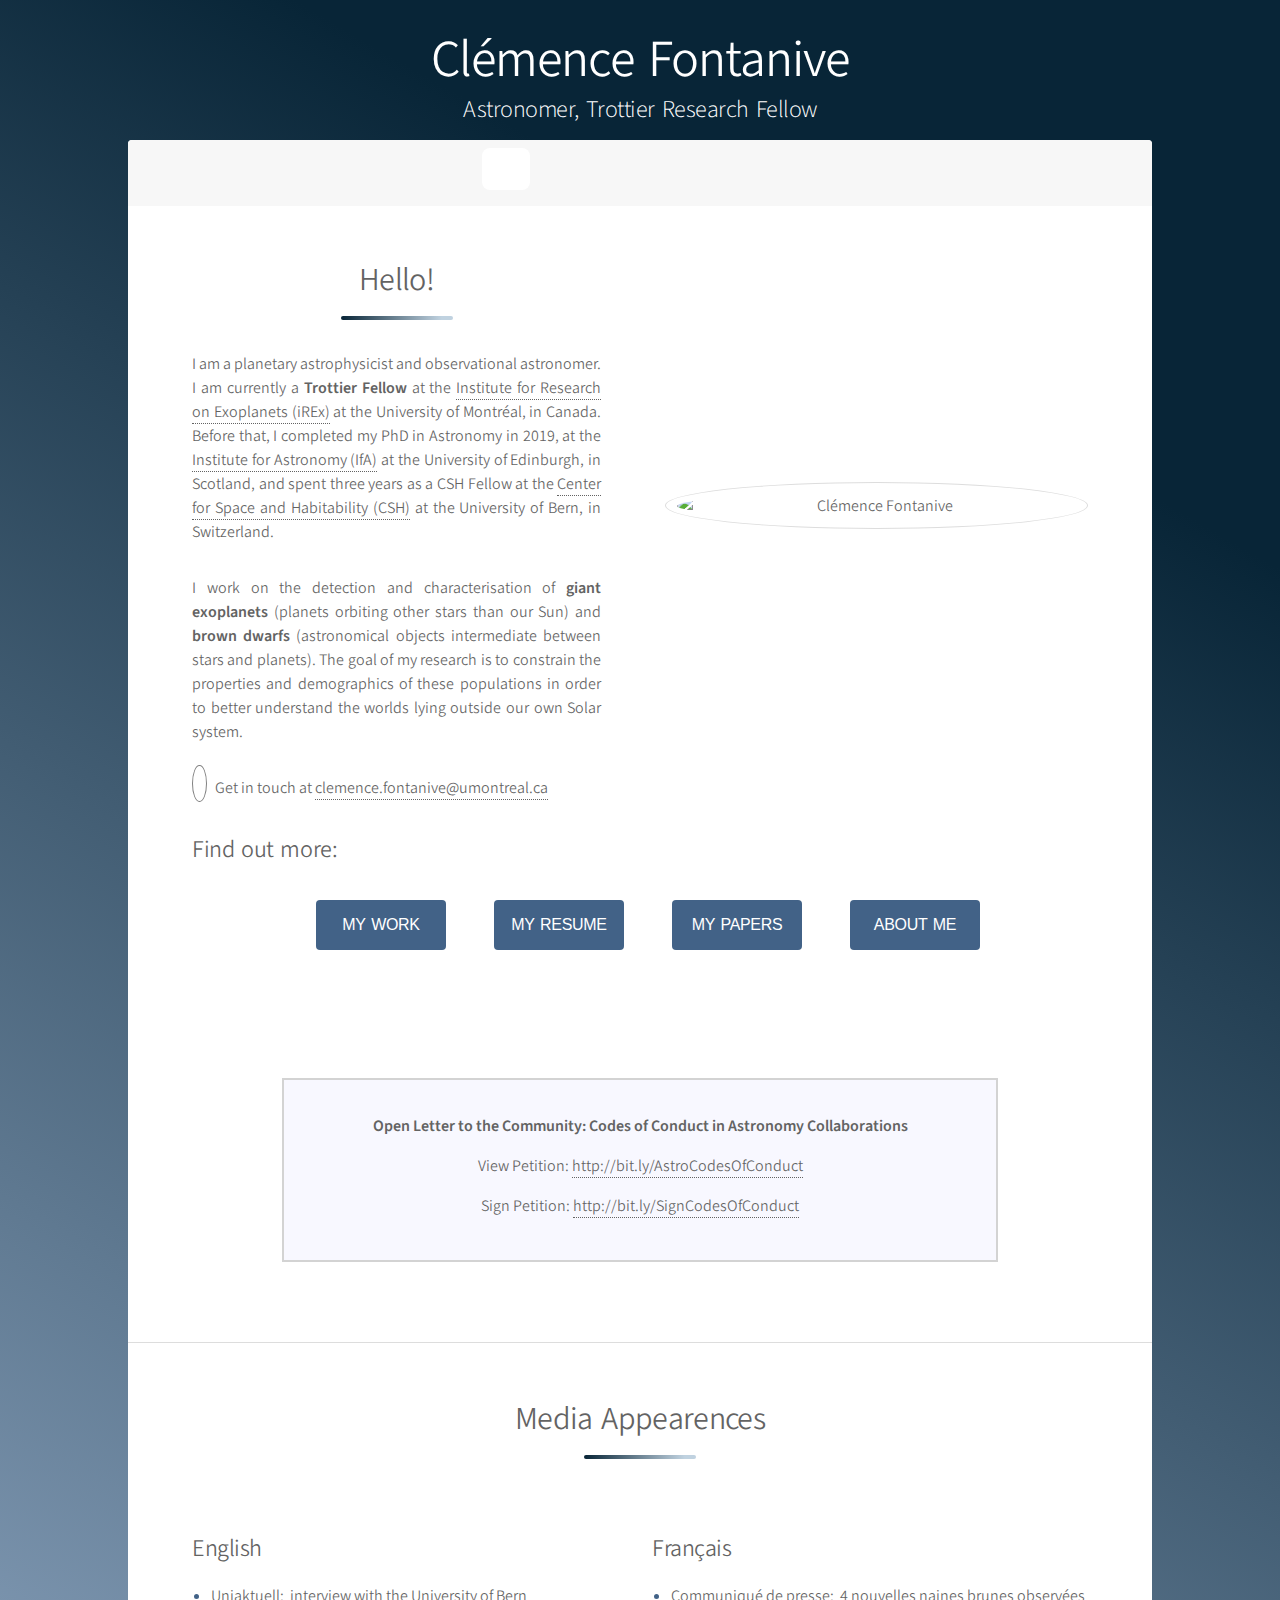
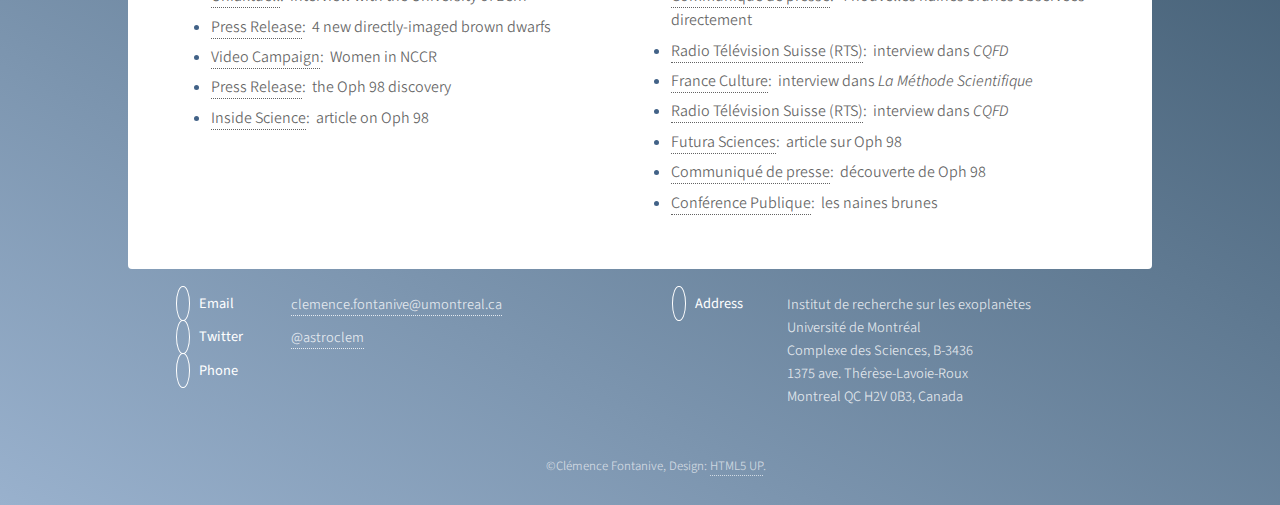
==== index.html @ 5c4f2620 "updates" ====
<!DOCTYPE HTML>
<!--
	Stellar by HTML5 UP
	html5up.net | @ajlkn
	Free for personal and commercial use under the CCA 3.0 license (html5up.net/license)
-->
<html>
	<head>
		<title>Clémence Fontanive | Home</title>
		<meta charset="utf-8" />
		<meta name="viewport" content="width=device-width, initial-scale=1, user-scalable=no" />
		<link rel="stylesheet" href="assets/css/main.css" />
		<noscript><link rel="stylesheet" href="assets/css/noscript.css" /></noscript>
		<script src="https://kit.fontawesome.com/ab610edef0.js" crossorigin="anonymous"></script>
		<style>p {text-align: justify;}</style>
		<style>a:link{text-decoration: none!important;}</style>
	</head>


	<body class="is-preload">

		<!-- Wrapper -->
			<div id="wrapper">

				<!-- Header -->
					<header id="header" class="alt" style="margin-top: 40px; margin-bottom: 15px; padding: 0em">
						<h1>Clémence Fontanive</h1>
						<h2>Astronomer, Trottier Research Fellow</h2>
					</header>



				<!-- Nav -->
					<nav id="nav">
						<ul>
							<li><a href="#home" title="Home" class="active"><i class="fa-solid fa-house"></i></a></li>
							<li><a href="research.html" title="Research"><i class="fa-solid fa-folder-open"></i></a></li>
							<li><a href="cv.html" title="CV"><i class="fa-solid fa-graduation-cap"></i></a></li>
							<li><a href="publications.html" title="Publications"><i class="fa-solid fa-book"></i></a></li>
							<li><a href="about.html" title="About"><i class="fa-solid fa-user"></i></a></li>
						</ul>
					</nav>



				<!-- Main -->
					<div id="main">

						<!-- HOME -->
							<section id="home" class="main special">
								<div class="spotlight" style="margin-bottom:2em">
									<div class="content">
										<header class="major">
											<h2>Hello!</h2>
										</header>
										<p>I am a planetary astrophysicist and observational astronomer. I am currently a <b>Trottier Fellow</b> at the <a href="http://www.exoplanetes.umontreal.ca/?lang=en" rel="noopener noreferrer" target="_blank"> Institute for Research on Exoplanets (iREx)</a> at the University of Montréal, in Canada.
										Before that, I completed my PhD in Astronomy in 2019, at the <a href="https://ifa.roe.ac.uk" rel="noopener noreferrer" target="_blank"> Institute for Astronomy (IfA)</a> at the University of Edinburgh, in Scotland, and spent three years as a CSH Fellow at the <a href="https://www.csh.unibe.ch" rel="noopener noreferrer" target="_blank">Center for Space and Habitability (CSH)</a> at the University of Bern, in Switzerland.</p>
										<p>I work on the detection and characterisation of <b>giant exoplanets</b> (planets orbiting other stars than our Sun) and <b>brown dwarfs</b> (astronomical objects intermediate between stars and planets). The goal of my research is to constrain the properties and demographics of these populations in order to better understand the worlds lying outside our own Solar system.</p>
									</div>
									<span class="image"><img src="images/headshot.jpg" alt="Clémence Fontanive"/></span>
								</div>
								<div>
									<p class="contact" style="text-align: left"></style><i class="fa fa-solid fa-envelope border fa-sm"></i> Get in touch at <a href="mailto: clemence.fontanive@umontreal.ca">clemence.fontanive@umontreal.ca</a></p>
									<h4>Find out more:</h4>
									<ul class="actions" style="justify-content: center; margin-bottom:7em">
										<li><button class="button"><a href="research.html"><h4>MY WORK</h4></a></button></li>
										<li><button class="button"><a href="cv.html"><h4>MY RESUME</h4></a></button></li>
										<li><button class="button"><a href="publications.html"><h4>MY PAPERS</h4></a></button></li>
										<li><button class="button"><a href="about.html"><h4>ABOUT ME</h4></a></button></li>
									</ul>
								</div>
								<div style="background: ghostwhite; padding: 10px; border: 2px solid lightgray; margin: 3em 10%;">
  									<p style="text-align: center; margin-bottom: 1em"><b><br>Open Letter to the Community: Codes of Conduct in Astronomy Collaborations</b></p>
  									<p style="text-align: center; margin-bottom: 1em">View Petition: <a href="http://bit.ly/AstroCodesOfConduct" rel="noopener noreferrer" target="_blank"> http://bit.ly/AstroCodesOfConduct</a></p>
  									<p style="text-align: center">Sign Petition: <a href="http://bit.ly/SignCodesOfConduct" rel="noopener noreferrer" target="_blank"> http://bit.ly/SignCodesOfConduct</a></p>
								</div>
							</section>



						<!-- Outreach Appearances -->
							<section id="outreach" class="main special">
								<header class="major">
									<h2>Media Appearences</h2>
								</header>
								<div class="row" style="margin-bottom:1em">
									<div class="column" style="text-align: left">
										<h4 style="margin-top:1em">English</h4>
										<ul style="padding-left: 1.2em">
											<li><span><a href="https://www.uniaktuell.unibe.ch/2022/the_advocate_for_puzzling_astronomical_objects/index_eng.html" rel="noopener noreferrer" target="_blank">Uniaktuell</a>:&nbsp; interview with the University of Bern</span></li>
											<li><span><a href="https://www.unibe.ch/news/media_news/media_relations_e/media_releases/2022/media_releases_2022/ground_breaking_number_of_brown_dwarfs_discovered/index_eng.html" rel="noopener noreferrer" target="_blank">Press Release</a>:&nbsp; 4 new directly-imaged brown dwarfs</span></li>
											<li><span><a href="https://www.youtube.com/watch?v=qKKp8FaR6DE" rel="noopener noreferrer" target="_blank">Video Campaign</a>:&nbsp; Women in NCCR</span></li>
											<li><span><a href="https://www.unibe.ch/news/media_news/media_relations_e/media_releases/2020/media_releases_2020/a_pair_of_lonely_planet_like_objects_born_like_stars/index_eng.html" rel="noopener noreferrer" target="_blank">Press Release</a>:&nbsp; the Oph 98 discovery</span></li>
											<li><span><a href="https://www.insidescience.org/news/lonely-pair-mystifying-space-objects-found-traversing-void" rel="noopener noreferrer" target="_blank">Inside Science</a>:&nbsp; article on Oph 98</span></li>
										</ul>
									</div>
									<div class="column" style="text-align: left">					
										<h4 style="margin-top:1em">Français</h4>
										<ul style="padding-left: 1.2em">
											<li><span><a href="https://www.unibe.ch/actualits/mdias/media_relations_f/communiqus_de_presse/2022/communiqus_de_presse_2022/un_nombre_sans_prcdent_de_naines_brunes_dcouvertes/index_fra.html" rel="noopener noreferrer" target="_blank">Communiqué de presse</a>:&nbsp; 4 nouvelles naines brunes observées directement</span></li>
											<li><span><a href="https://www.rts.ch/audio-podcast/2021/audio/1-226-milliards-contre-les-especes-exotiques-invasives-et-l-invitee-une-pro-des-exoplanetes-et-des-naines-brunes-25187972.html" rel="noopener noreferrer" target="_blank">Radio Télévision Suisse (RTS)</a>:&nbsp; interview dans <i>CQFD</i></span></li>
											<li><span><a href="https://www.franceculture.fr/emissions/la-methode-scientifique/la-methode-scientifique-emission-du-mardi-02-fevrier-2021?fbclid=IwAR1m79s51JWdTe0jtGgh35zIbeLbo-F4bz18cLKo1UksdDGEoWO1v1qZTYc" rel="noopener noreferrer" target="_blank">France Culture</a>:&nbsp; interview dans <i>La Méthode Scientifique</i></span></li>
											<li><span><a href="https://www.rts.ch/audio-podcast/2021/audio/un-couple-d-etoiles-qui-defie-des-lois-de-l-astrophysique-25175276.html" rel="noopener noreferrer" target="_blank">Radio Télévision Suisse (RTS)</a>:&nbsp; interview dans <i>CQFD</i></span></li>
											<li><span><a href="https://www.futura-sciences.com/sciences/actualites/astronomie-duo-objets-solitaires-semblables-planetes-mais-nes-comme-etoiles-84788/" rel="noopener noreferrer" target="_blank">Futura Sciences</a>:&nbsp; article sur Oph 98</span></li>
											<li><span><a href="https://www.unibe.ch/actualits/mdias/media_relations_f/communiqus_de_presse/2020/communiqus_de_presse_2020/un_couple_dobjets_plantaires_ns_comme_des_toiles/index_fra.html" rel="noopener noreferrer" target="_blank">Communiqué de presse</a>:&nbsp; découverte de Oph 98</span></li>
											<li><span><a href="https://www.facebook.com/watch/live/?ref=watch_permalink&v=3767974819935294" rel="noopener noreferrer" target="_blank">Conférence Publique</a>:&nbsp; les naines brunes</span></li>
										</ul>
									</div>
								</div>
							</section>
					</div>



				<!-- Footer -->
					<footer id="footer">
						<section>
							<dl class="alt">
								<dt><i class="fa fa-solid fa-envelope border fa-sm"></i>Email</dt>
								<dd><a href="mailto: clemence.fontanive@umontreal.ca">clemence.fontanive@umontreal.ca</a></dd>
								<dt><i class="fa fa-brands fa-twitter border fa-sm"></i>Twitter</dt>
								<dd><a href="https://twitter.com/astroclem" rel="noopener noreferrer" target="_blank">@astroclem</a></dd>
								<dt><i class="fa fa-solid fa-phone border fa-sm"></i>Phone</dt>
								<dd></dd>
							</dl>
						</section>
						<section>
							<dl class="alt">
								<dt><i class="fa fa-solid fa-location-dot border fa-sm"></i>Address</dt>
								<dd>Institut de recherche sur les exoplanètes<br>
									Université de Montréal<br>
									Complexe des Sciences, B-3436<br>
									1375 ave. Thérèse-Lavoie-Roux<br>
									Montreal QC H2V 0B3, Canada</dd>
							</dl>
						</section>
						<p class="copyright">&copy;Clémence Fontanive, Design: <a href="https://html5up.net" rel="noopener noreferrer" target="_blank">HTML5 UP</a>.</p>
					</footer>
			</div>

		<!-- Scripts -->
			<script src="assets/js/jquery.min.js"></script>
			<script src="assets/js/jquery.scrollex.min.js"></script>
			<script src="assets/js/jquery.scrolly.min.js"></script>
			<script src="assets/js/browser.min.js"></script>
			<script src="assets/js/breakpoints.min.js"></script>
			<script src="assets/js/util.js"></script>
			<script src="assets/js/main.js"></script>

	</body>
</html>
---- assets/css/main.css ----
@import 'https://fonts.googleapis.com/css?family=Source+Sans+Pro:300,400';

/*
	Stellar by HTML5 UP
	html5up.net | @ajlkn
	Free for personal and commercial use under the CCA 3.0 license (html5up.net/license)
*/

html, body, div, span, applet, object,
iframe, h1, h2, h3, h4, h5, h6, p, blockquote,
pre, a, abbr, acronym, address, big, cite,
code, del, dfn, em, img, ins, kbd, q, s, samp,
small, strike, strong, sub, sup, tt, var, b,
u, i, center, dl, dt, dd, ol, ul, li, fieldset,
form, label, legend, table, caption, tbody,
tfoot, thead, tr, th, td, article, aside,
canvas, details, embed, figure, figcaption,
footer, header, hgroup, menu, nav, output, ruby,
section, summary, time, mark, audio, video {
	margin: 0;
	padding: 0;
	border: 0;
	font-size: 100%;
	font: inherit;
	vertical-align: baseline;}

article, aside, details, figcaption, figure,
footer, header, hgroup, menu, nav, section {
	display: block;}

body {
	line-height: 1;
}

ol, ul {
	list-style: none;
}

blockquote, q {
	quotes: none;
}

	blockquote:before, blockquote:after, q:before, q:after {
		content: '';
		content: none;
	}

table {
	border-collapse: collapse;
	border-spacing: 0;
}

body {
	-webkit-text-size-adjust: none;
}

mark {
	background-color: transparent;
	color: inherit;
}

input::-moz-focus-inner {
	border: 0;
	padding: 0;
}

input, select, textarea {
	-moz-appearance: none;
	-webkit-appearance: none;
	-ms-appearance: none;
	appearance: none;
}


/* Basic */

	@-ms-viewport {
		width: device-width;
	}

	body {
		-ms-overflow-style: scrollbar;
	}

	@media screen and (max-width: 480px) {

		html, body {
			min-width: 320px;
		}
	}

	@media screen and (max-width: 736px) {
		figure img {
			width: 95% !important;
		}

		figure figcaption  {
			margin: 0 2.5% 0 2.5% !important;
		}
	}

	html {
		box-sizing: border-box;
	}

	*, *:before, *:after {
		box-sizing: inherit;
	}

	body {
		background-color: #082537;
		background-image: -moz-linear-gradient(30deg, #99b1cd 0%, #082537 80%);
		background-image: -webkit-linear-gradient(30deg, #99b1cd 0%, #082537 80%);
		background-image: -ms-linear-gradient(30deg, #99b1cd 0%, #082537 80%);
		background-image: linear-gradient(30deg, #99b1cd 0%, #082537 80%);
	}

		body.is-preload *, body.is-preload *:before, body.is-preload *:after {
			-moz-animation: none !important;
			-webkit-animation: none !important;
			-ms-animation: none !important;
			animation: none !important;
			-moz-transition: none !important;
			-webkit-transition: none !important;
			-ms-transition: none !important;
			transition: none !important;
		}

/* Type */

	body {
		background-color: #082537;
		color: rgba(255, 255, 255, 0.65);
	}

	body, input, select, textarea {
		font-family: "Source Sans Pro", Helvetica, sans-serif;
		font-size: 18pt;
		font-weight: 350;
		line-height: 1.5;
	}

		@media screen and (max-width: 1680px) {

			body, input, select, textarea {
				font-size: 14pt;
			}

		}

		@media screen and (max-width: 1280px) {

			body, input, select, textarea {
				font-size: 12pt;
			}

		}

		@media screen and (max-width: 360px) {

			body, input, select, textarea {
				font-size: 11pt;
			}

		}

	a {
		-moz-transition: color 0.2s ease, border-bottom 0.2s ease;
		-webkit-transition: color 0.2s ease, border-bottom 0.2s ease;
		-ms-transition: color 0.2s ease, border-bottom 0.2s ease;
		transition: color 0.2s ease, border-bottom 0.2s ease;
		text-decoration: none;
		border-bottom: dotted 1px;
		color: inherit;
	}

		a:hover {
			border-bottom-color: transparent;
			text-decoration: none !important;
			color: inherit;
		}

		a:link{
 			text-decoration: none !important;
		}

	strong, b {
		font-weight: 600;
	}

	em, i {
		font-style: italic;
	}

	p {
		margin: 0 0 2em 0;
	}

		p.content {
			-moz-columns: 20em 2;
			-webkit-columns: 20em 2;
			-ms-columns: 20em 2;
			columns: 20em 2;
			-moz-column-gap: 2em;
			-webkit-column-gap: 2em;
			-ms-column-gap: 2em;
			column-gap: 2em;
			text-align: justify;
			break-after: column;
		}

	h1, h2, h3, h4, h5, h6 {
		font-weight: 350;
		line-height: 1.5;
		margin: 0 0 0.7em 0;
		letter-spacing: -0.02em;
		word-spacing: 0.1em;
	}

		h1 a, h2 a, h3 a, h4 a, h5 a, h6 a {
			color: inherit;
			text-decoration: none;
		}

	h1 {
		font-size: 2.5em;
		font-weight: 400;
		line-height:0.8;
	}

	h2 {
		font-size: 2.5em;
		line-height:0.8;
	}

	h3 {
		font-size: 1.8em;
	}

	h4 {
		font-size: 1.5em;
		text-align: left;
		color: #000000; 
	}

	h5 {
		font-size: 0.8em;
		line-height: 1.3;
		text-align: center;
		margin-bottom: 2em;
	}

	h6 {
		font-size: 0.95em;
		line-height: 1.5;
		text-align: center;
		margin-bottom: 2em;
	}

	@media screen and (max-width: 736px) {

		h1 {
			font-size: 2em;
		}

	}

	sub {
		font-size: 0.8em;
		position: relative;
		top: 0.5em;
	}

	sup {
		font-size: 0.8em;
		position: relative;
		top: -0.5em;
	}

	blockquote {
		border-left: solid 4px;
		font-style: italic;
		margin: 0 0 2em 0;
		padding: 0.5em 0 0.5em 2em;
	}

	code {
		border-radius: 8px;
		border: solid 1px;
		font-family: "Courier New", monospace;
		font-size: 0.9em;
		margin: 0 0.25em;
		padding: 0.25em 0.65em;
	}

	pre {
		-webkit-overflow-scrolling: touch;
		font-family: "Courier New", monospace;
		font-size: 0.9em;
		margin: 0 0 2em 0;
	}

		pre code {
			display: block;
			line-height: 1.75;
			padding: 1em 1.5em;
			overflow-x: auto;
		}

	hr {
		border: 0;
		border-bottom: solid 1px;
		margin: 2em 0;
	}

		hr.major {
			margin: 3em 0;
		}

	.align-left {
		text-align: left;
	}

	.align-center {
		text-align: center;
	}

	.align-right {
		text-align: right;
	}

	input, select, textarea {
		color: #ffffff;
	}

	strong, b {
		color: #ffffff;
	}

	h1, h2, h3, h4, h5, h6 {
		color: #ffffff;
	}

	blockquote {
		border-left-color: rgba(255, 255, 255, 0.35);
	}

	code {
		background: rgba(255, 255, 255, 0.075);
		border-color: rgba(255, 255, 255, 0.35);
	}

	hr {
		border-bottom-color: rgba(255, 255, 255, 0.35);
	}

/* Row */

	.column {
		float: left;
		width: 50%;
	}

	@media screen and (max-width: 980px) {
		.column {
			width: 100%;
  		}
	}

	.row {
		display: flex;
		flex-wrap: wrap;
		box-sizing: border-box;
		align-items: stretch;
	}

		.row > * {
			box-sizing: border-box;
		}

		.row.gtr-uniform > * > :last-child {
			margin-bottom: 0;
		}

		.row.aln-left {
			justify-content: flex-start;
		}

		.row.aln-center {
			justify-content: center;
		}

		.row.aln-right {
			justify-content: flex-end;
		}

		.row.aln-top {
			align-items: flex-start;
		}

		.row.aln-middle {
			align-items: center;
		}

		.row.aln-bottom {
			align-items: flex-end;
		}

		.row > .imp {
			order: -1;
		}

		.row > .col-1 {
			width: 8.33333%;
		}

		.row > .off-1 {
			margin-left: 8.33333%;
		}

		.row > .col-2 {
			width: 16.66667%;
		}

		.row > .off-2 {
			margin-left: 16.66667%;
		}

		.row > .col-3 {
			width: 25%;
		}

		.row > .off-3 {
			margin-left: 25%;
		}

		.row > .col-4 {
			width: 33.33333%;
		}

		.row > .off-4 {
			margin-left: 33.33333%;
		}

		.row > .col-5 {
			width: 41.66667%;
		}

		.row > .off-5 {
			margin-left: 41.66667%;
		}

		.row > .col-6 {
			width: 50%;
		}

		.row > .off-6 {
			margin-left: 50%;
		}

		.row > .col-7 {
			width: 58.33333%;
		}

		.row > .off-7 {
			margin-left: 58.33333%;
		}

		.row > .col-8 {
			width: 66.66667%;
		}

		.row > .off-8 {
			margin-left: 66.66667%;
		}

		.row > .col-9 {
			width: 75%;
		}

		.row > .off-9 {
			margin-left: 75%;
		}

		.row > .col-10 {
			width: 83.33333%;
		}

		.row > .off-10 {
			margin-left: 83.33333%;
		}

		.row > .col-11 {
			width: 91.66667%;
		}

		.row > .off-11 {
			margin-left: 91.66667%;
		}

		.row > .col-12 {
			width: 100%;
		}

		.row > .off-12 {
			margin-left: 100%;
		}

		.row.gtr-0 {
			margin-top: 0;
			margin-left: 0em;
		}

			.row.gtr-0 > * {
				padding: 0 0 0 0em;
			}

			.row.gtr-0.gtr-uniform {
				margin-top: 0em;
			}

				.row.gtr-0.gtr-uniform > * {
					padding-top: 0em;
				}

		.row.gtr-25 {
			margin-top: 0;
			margin-left: -0.375em;
		}

			.row.gtr-25 > * {
				padding: 0 0 0 0.375em;
			}

			.row.gtr-25.gtr-uniform {
				margin-top: -0.375em;
			}

				.row.gtr-25.gtr-uniform > * {
					padding-top: 0.375em;
				}

		.row.gtr-50 {
			margin-top: 0;
			margin-left: -0.75em;
		}

			.row.gtr-50 > * {
				padding: 0 0 0 0.75em;
			}

			.row.gtr-50.gtr-uniform {
				margin-top: -0.75em;
			}

				.row.gtr-50.gtr-uniform > * {
					padding-top: 0.75em;
				}

		.row {
			margin-top: 0;
			margin-left: -1.5em;
		}

			.row > * {
				padding: 0 0 0 1.5em;
			}

			.row.gtr-uniform {
				margin-top: -1.5em;
			}

				.row.gtr-uniform > * {
					padding-top: 1.5em;
				}

		.row.gtr-150 {
			margin-top: 0;
			margin-left: -2.25em;
		}

			.row.gtr-150 > * {
				padding: 0 0 0 2.25em;
			}

			.row.gtr-150.gtr-uniform {
				margin-top: -2.25em;
			}

				.row.gtr-150.gtr-uniform > * {
					padding-top: 2.25em;
				}

		.row.gtr-200 {
			margin-top: 0;
			margin-left: -3em;
		}

			.row.gtr-200 > * {
				padding: 0 0 0 3em;
			}

			.row.gtr-200.gtr-uniform {
				margin-top: -3em;
			}

				.row.gtr-200.gtr-uniform > * {
					padding-top: 3em;
				}

		@media screen and (max-width: 1680px) {

			.row {
				display: flex;
				flex-wrap: wrap;
				box-sizing: border-box;
				align-items: stretch;
			}

				.row > * {
					box-sizing: border-box;
				}

				.row.gtr-uniform > * > :last-child {
					margin-bottom: 0;
				}

				.row.aln-left {
					justify-content: flex-start;
				}

				.row.aln-center {
					justify-content: center;
				}

				.row.aln-right {
					justify-content: flex-end;
				}

				.row.aln-top {
					align-items: flex-start;
				}

				.row.aln-middle {
					align-items: center;
				}

				.row.aln-bottom {
					align-items: flex-end;
				}

				.row > .imp-xlarge {
					order: -1;
				}

				.row > .col-1-xlarge {
					width: 8.33333%;
				}

				.row > .off-1-xlarge {
					margin-left: 8.33333%;
				}

				.row > .col-2-xlarge {
					width: 16.66667%;
				}

				.row > .off-2-xlarge {
					margin-left: 16.66667%;
				}

				.row > .col-3-xlarge {
					width: 25%;
				}

				.row > .off-3-xlarge {
					margin-left: 25%;
				}

				.row > .col-4-xlarge {
					width: 33.33333%;
				}

				.row > .off-4-xlarge {
					margin-left: 33.33333%;
				}

				.row > .col-5-xlarge {
					width: 41.66667%;
				}

				.row > .off-5-xlarge {
					margin-left: 41.66667%;
				}

				.row > .col-6-xlarge {
					width: 50%;
				}

				.row > .off-6-xlarge {
					margin-left: 50%;
				}

				.row > .col-7-xlarge {
					width: 58.33333%;
				}

				.row > .off-7-xlarge {
					margin-left: 58.33333%;
				}

				.row > .col-8-xlarge {
					width: 66.66667%;
				}

				.row > .off-8-xlarge {
					margin-left: 66.66667%;
				}

				.row > .col-9-xlarge {
					width: 75%;
				}

				.row > .off-9-xlarge {
					margin-left: 75%;
				}

				.row > .col-10-xlarge {
					width: 83.33333%;
				}

				.row > .off-10-xlarge {
					margin-left: 83.33333%;
				}

				.row > .col-11-xlarge {
					width: 91.66667%;
				}

				.row > .off-11-xlarge {
					margin-left: 91.66667%;
				}

				.row > .col-12-xlarge {
					width: 100%;
				}

				.row > .off-12-xlarge {
					margin-left: 100%;
				}

				.row.gtr-0 {
					margin-top: 0;
					margin-left: 0em;
				}

					.row.gtr-0 > * {
						padding: 0 0 0 0em;
					}

					.row.gtr-0.gtr-uniform {
						margin-top: 0em;
					}

						.row.gtr-0.gtr-uniform > * {
							padding-top: 0em;
						}

				.row.gtr-25 {
					margin-top: 0;
					margin-left: -0.375em;
				}

					.row.gtr-25 > * {
						padding: 0 0 0 0.375em;
					}

					.row.gtr-25.gtr-uniform {
						margin-top: -0.375em;
					}

						.row.gtr-25.gtr-uniform > * {
							padding-top: 0.375em;
						}

				.row.gtr-50 {
					margin-top: 0;
					margin-left: -0.75em;
				}

					.row.gtr-50 > * {
						padding: 0 0 0 0.75em;
					}

					.row.gtr-50.gtr-uniform {
						margin-top: -0.75em;
					}

						.row.gtr-50.gtr-uniform > * {
							padding-top: 0.75em;
						}

				.row {
					margin-top: 0;
					margin-left: -1.5em;
				}

					.row > * {
						padding: 0 0 0 1.5em;
					}

					.row.gtr-uniform {
						margin-top: -1.5em;
					}

						.row.gtr-uniform > * {
							padding-top: 1.5em;
						}

				.row.gtr-150 {
					margin-top: 0;
					margin-left: -2.25em;
				}

					.row.gtr-150 > * {
						padding: 0 0 0 2.25em;
					}

					.row.gtr-150.gtr-uniform {
						margin-top: -2.25em;
					}

						.row.gtr-150.gtr-uniform > * {
							padding-top: 2.25em;
						}

				.row.gtr-200 {
					margin-top: 0;
					margin-left: -3em;
				}

					.row.gtr-200 > * {
						padding: 0 0 0 3em;
					}

					.row.gtr-200.gtr-uniform {
						margin-top: -3em;
					}

						.row.gtr-200.gtr-uniform > * {
							padding-top: 3em;
						}

		}

		@media screen and (max-width: 1280px) {

			.row {
				display: flex;
				flex-wrap: wrap;
				box-sizing: border-box;
				align-items: stretch;
			}

				.row > * {
					box-sizing: border-box;
				}

				.row.gtr-uniform > * > :last-child {
					margin-bottom: 0;
				}

				.row.aln-left {
					justify-content: flex-start;
				}

				.row.aln-center {
					justify-content: center;
				}

				.row.aln-right {
					justify-content: flex-end;
				}

				.row.aln-top {
					align-items: flex-start;
				}

				.row.aln-middle {
					align-items: center;
				}

				.row.aln-bottom {
					align-items: flex-end;
				}

				.row > .imp-large {
					order: -1;
				}

				.row > .col-1-large {
					width: 8.33333%;
				}

				.row > .off-1-large {
					margin-left: 8.33333%;
				}

				.row > .col-2-large {
					width: 16.66667%;
				}

				.row > .off-2-large {
					margin-left: 16.66667%;
				}

				.row > .col-3-large {
					width: 25%;
				}

				.row > .off-3-large {
					margin-left: 25%;
				}

				.row > .col-4-large {
					width: 33.33333%;
				}

				.row > .off-4-large {
					margin-left: 33.33333%;
				}

				.row > .col-5-large {
					width: 41.66667%;
				}

				.row > .off-5-large {
					margin-left: 41.66667%;
				}

				.row > .col-6-large {
					width: 50%;
				}

				.row > .off-6-large {
					margin-left: 50%;
				}

				.row > .col-7-large {
					width: 58.33333%;
				}

				.row > .off-7-large {
					margin-left: 58.33333%;
				}

				.row > .col-8-large {
					width: 66.66667%;
				}

				.row > .off-8-large {
					margin-left: 66.66667%;
				}

				.row > .col-9-large {
					width: 75%;
				}

				.row > .off-9-large {
					margin-left: 75%;
				}

				.row > .col-10-large {
					width: 83.33333%;
				}

				.row > .off-10-large {
					margin-left: 83.33333%;
				}

				.row > .col-11-large {
					width: 91.66667%;
				}

				.row > .off-11-large {
					margin-left: 91.66667%;
				}

				.row > .col-12-large {
					width: 100%;
				}

				.row > .off-12-large {
					margin-left: 100%;
				}

				.row.gtr-0 {
					margin-top: 0;
					margin-left: 0em;
				}

					.row.gtr-0 > * {
						padding: 0 0 0 0em;
					}

					.row.gtr-0.gtr-uniform {
						margin-top: 0em;
					}

						.row.gtr-0.gtr-uniform > * {
							padding-top: 0em;
						}

				.row.gtr-25 {
					margin-top: 0;
					margin-left: -0.375em;
				}

					.row.gtr-25 > * {
						padding: 0 0 0 0.375em;
					}

					.row.gtr-25.gtr-uniform {
						margin-top: -0.375em;
					}

						.row.gtr-25.gtr-uniform > * {
							padding-top: 0.375em;
						}

				.row.gtr-50 {
					margin-top: 0;
					margin-left: -0.75em;
				}

					.row.gtr-50 > * {
						padding: 0 0 0 0.75em;
					}

					.row.gtr-50.gtr-uniform {
						margin-top: -0.75em;
					}

						.row.gtr-50.gtr-uniform > * {
							padding-top: 0.75em;
						}

				.row {
					margin-top: 0;
					margin-left: -1.5em;
				}

					.row > * {
						padding: 0 0 0 1.5em;
					}

					.row.gtr-uniform {
						margin-top: -1.5em;
					}

						.row.gtr-uniform > * {
							padding-top: 1.5em;
						}

				.row.gtr-150 {
					margin-top: 0;
					margin-left: -2.25em;
				}

					.row.gtr-150 > * {
						padding: 0 0 0 2.25em;
					}

					.row.gtr-150.gtr-uniform {
						margin-top: -2.25em;
					}

						.row.gtr-150.gtr-uniform > * {
							padding-top: 2.25em;
						}

				.row.gtr-200 {
					margin-top: 0;
					margin-left: -3em;
				}

					.row.gtr-200 > * {
						padding: 0 0 0 3em;
					}

					.row.gtr-200.gtr-uniform {
						margin-top: -3em;
					}

						.row.gtr-200.gtr-uniform > * {
							padding-top: 3em;
						}

		}

		@media screen and (max-width: 980px) {

			.row {
				display: flex;
				flex-wrap: wrap;
				box-sizing: border-box;
				align-items: stretch;
			}

				.row > * {
					box-sizing: border-box;
				}

				.row.gtr-uniform > * > :last-child {
					margin-bottom: 0;
				}

				.row.aln-left {
					justify-content: flex-start;
				}

				.row.aln-center {
					justify-content: center;
				}

				.row.aln-right {
					justify-content: flex-end;
				}

				.row.aln-top {
					align-items: flex-start;
				}

				.row.aln-middle {
					align-items: center;
				}

				.row.aln-bottom {
					align-items: flex-end;
				}

				.row > .imp-medium {
					order: -1;
				}

				.row > .col-1-medium {
					width: 8.33333%;
				}

				.row > .off-1-medium {
					margin-left: 8.33333%;
				}

				.row > .col-2-medium {
					width: 16.66667%;
				}

				.row > .off-2-medium {
					margin-left: 16.66667%;
				}

				.row > .col-3-medium {
					width: 25%;
				}

				.row > .off-3-medium {
					margin-left: 25%;
				}

				.row > .col-4-medium {
					width: 33.33333%;
				}

				.row > .off-4-medium {
					margin-left: 33.33333%;
				}

				.row > .col-5-medium {
					width: 41.66667%;
				}

				.row > .off-5-medium {
					margin-left: 41.66667%;
				}

				.row > .col-6-medium {
					width: 50%;
				}

				.row > .off-6-medium {
					margin-left: 50%;
				}

				.row > .col-7-medium {
					width: 58.33333%;
				}

				.row > .off-7-medium {
					margin-left: 58.33333%;
				}

				.row > .col-8-medium {
					width: 66.66667%;
				}

				.row > .off-8-medium {
					margin-left: 66.66667%;
				}

				.row > .col-9-medium {
					width: 75%;
				}

				.row > .off-9-medium {
					margin-left: 75%;
				}

				.row > .col-10-medium {
					width: 83.33333%;
				}

				.row > .off-10-medium {
					margin-left: 83.33333%;
				}

				.row > .col-11-medium {
					width: 91.66667%;
				}

				.row > .off-11-medium {
					margin-left: 91.66667%;
				}

				.row > .col-12-medium {
					width: 100%;
				}

				.row > .off-12-medium {
					margin-left: 100%;
				}

				.row.gtr-0 {
					margin-top: 0;
					margin-left: 0em;
				}

					.row.gtr-0 > * {
						padding: 0 0 0 0em;
					}

					.row.gtr-0.gtr-uniform {
						margin-top: 0em;
					}

						.row.gtr-0.gtr-uniform > * {
							padding-top: 0em;
						}

				.row.gtr-25 {
					margin-top: 0;
					margin-left: -0.375em;
				}

					.row.gtr-25 > * {
						padding: 0 0 0 0.375em;
					}

					.row.gtr-25.gtr-uniform {
						margin-top: -0.375em;
					}

						.row.gtr-25.gtr-uniform > * {
							padding-top: 0.375em;
						}

				.row.gtr-50 {
					margin-top: 0;
					margin-left: -0.75em;
				}

					.row.gtr-50 > * {
						padding: 0 0 0 0.75em;
					}

					.row.gtr-50.gtr-uniform {
						margin-top: -0.75em;
					}

						.row.gtr-50.gtr-uniform > * {
							padding-top: 0.75em;
						}

				.row {
					margin-top: 0;
					margin-left: -1.5em;
				}

					.row > * {
						padding: 0 0 0 1.5em;
					}

					.row.gtr-uniform {
						margin-top: -1.5em;
					}

						.row.gtr-uniform > * {
							padding-top: 1.5em;
						}

				.row.gtr-150 {
					margin-top: 0;
					margin-left: -2.25em;
				}

					.row.gtr-150 > * {
						padding: 0 0 0 2.25em;
					}

					.row.gtr-150.gtr-uniform {
						margin-top: -2.25em;
					}

						.row.gtr-150.gtr-uniform > * {
							padding-top: 2.25em;
						}

				.row.gtr-200 {
					margin-top: 0;
					margin-left: -3em;
				}

					.row.gtr-200 > * {
						padding: 0 0 0 3em;
					}

					.row.gtr-200.gtr-uniform {
						margin-top: -3em;
					}

						.row.gtr-200.gtr-uniform > * {
							padding-top: 3em;
						}

		}

		@media screen and (max-width: 736px) {

			.row {
				display: flex;
				flex-wrap: wrap;
				box-sizing: border-box;
				align-items: stretch;
			}

				.row > * {
					box-sizing: border-box;
				}

				.row.gtr-uniform > * > :last-child {
					margin-bottom: 0;
				}

				.row.aln-left {
					justify-content: flex-start;
				}

				.row.aln-center {
					justify-content: center;
				}

				.row.aln-right {
					justify-content: flex-end;
				}

				.row.aln-top {
					align-items: flex-start;
				}

				.row.aln-middle {
					align-items: center;
				}

				.row.aln-bottom {
					align-items: flex-end;
				}

				.row > .imp-small {
					order: -1;
				}

				.row > .col-1-small {
					width: 8.33333%;
				}

				.row > .off-1-small {
					margin-left: 8.33333%;
				}

				.row > .col-2-small {
					width: 16.66667%;
				}

				.row > .off-2-small {
					margin-left: 16.66667%;
				}

				.row > .col-3-small {
					width: 25%;
				}

				.row > .off-3-small {
					margin-left: 25%;
				}

				.row > .col-4-small {
					width: 33.33333%;
				}

				.row > .off-4-small {
					margin-left: 33.33333%;
				}

				.row > .col-5-small {
					width: 41.66667%;
				}

				.row > .off-5-small {
					margin-left: 41.66667%;
				}

				.row > .col-6-small {
					width: 50%;
				}

				.row > .off-6-small {
					margin-left: 50%;
				}

				.row > .col-7-small {
					width: 58.33333%;
				}

				.row > .off-7-small {
					margin-left: 58.33333%;
				}

				.row > .col-8-small {
					width: 66.66667%;
				}

				.row > .off-8-small {
					margin-left: 66.66667%;
				}

				.row > .col-9-small {
					width: 75%;
				}

				.row > .off-9-small {
					margin-left: 75%;
				}

				.row > .col-10-small {
					width: 83.33333%;
				}

				.row > .off-10-small {
					margin-left: 83.33333%;
				}

				.row > .col-11-small {
					width: 91.66667%;
				}

				.row > .off-11-small {
					margin-left: 91.66667%;
				}

				.row > .col-12-small {
					width: 100%;
				}

				.row > .off-12-small {
					margin-left: 100%;
				}

				.row.gtr-0 {
					margin-top: 0;
					margin-left: 0em;
				}

					.row.gtr-0 > * {
						padding: 0 0 0 0em;
					}

					.row.gtr-0.gtr-uniform {
						margin-top: 0em;
					}

						.row.gtr-0.gtr-uniform > * {
							padding-top: 0em;
						}

				.row.gtr-25 {
					margin-top: 0;
					margin-left: -0.25em;
				}

					.row.gtr-25 > * {
						padding: 0 0 0 0.25em;
					}

					.row.gtr-25.gtr-uniform {
						margin-top: -0.25em;
					}

						.row.gtr-25.gtr-uniform > * {
							padding-top: 0.25em;
						}

				.row.gtr-50 {
					margin-top: 0;
					margin-left: -0.5em;
				}

					.row.gtr-50 > * {
						padding: 0 0 0 0.5em;
					}

					.row.gtr-50.gtr-uniform {
						margin-top: -0.5em;
					}

						.row.gtr-50.gtr-uniform > * {
							padding-top: 0.5em;
						}

				.row {
					margin-top: 0;
					margin-left: -1em;
				}

					.row > * {
						padding: 0 0 0 1em;
					}

					.row.gtr-uniform {
						margin-top: -1em;
					}

						.row.gtr-uniform > * {
							padding-top: 1em;
						}

				.row.gtr-150 {
					margin-top: 0;
					margin-left: -1.5em;
				}

					.row.gtr-150 > * {
						padding: 0 0 0 1.5em;
					}

					.row.gtr-150.gtr-uniform {
						margin-top: -1.5em;
					}

						.row.gtr-150.gtr-uniform > * {
							padding-top: 1.5em;
						}

				.row.gtr-200 {
					margin-top: 0;
					margin-left: -2em;
				}

					.row.gtr-200 > * {
						padding: 0 0 0 2em;
					}

					.row.gtr-200.gtr-uniform {
						margin-top: -2em;
					}

						.row.gtr-200.gtr-uniform > * {
							padding-top: 2em;
						}

		}

		@media screen and (max-width: 480px) {

			.row {
				display: flex;
				flex-wrap: wrap;
				box-sizing: border-box;
				align-items: stretch;
			}

				.row > * {
					box-sizing: border-box;
				}

				.row.gtr-uniform > * > :last-child {
					margin-bottom: 0;
				}

				.row.aln-left {
					justify-content: flex-start;
				}

				.row.aln-center {
					justify-content: center;
				}

				.row.aln-right {
					justify-content: flex-end;
				}

				.row.aln-top {
					align-items: flex-start;
				}

				.row.aln-middle {
					align-items: center;
				}

				.row.aln-bottom {
					align-items: flex-end;
				}

				.row > .imp-xsmall {
					order: -1;
				}

				.row > .col-1-xsmall {
					width: 8.33333%;
				}

				.row > .off-1-xsmall {
					margin-left: 8.33333%;
				}

				.row > .col-2-xsmall {
					width: 16.66667%;
				}

				.row > .off-2-xsmall {
					margin-left: 16.66667%;
				}

				.row > .col-3-xsmall {
					width: 25%;
				}

				.row > .off-3-xsmall {
					margin-left: 25%;
				}

				.row > .col-4-xsmall {
					width: 33.33333%;
				}

				.row > .off-4-xsmall {
					margin-left: 33.33333%;
				}

				.row > .col-5-xsmall {
					width: 41.66667%;
				}

				.row > .off-5-xsmall {
					margin-left: 41.66667%;
				}

				.row > .col-6-xsmall {
					width: 50%;
				}

				.row > .off-6-xsmall {
					margin-left: 50%;
				}

				.row > .col-7-xsmall {
					width: 58.33333%;
				}

				.row > .off-7-xsmall {
					margin-left: 58.33333%;
				}

				.row > .col-8-xsmall {
					width: 66.66667%;
				}

				.row > .off-8-xsmall {
					margin-left: 66.66667%;
				}

				.row > .col-9-xsmall {
					width: 75%;
				}

				.row > .off-9-xsmall {
					margin-left: 75%;
				}

				.row > .col-10-xsmall {
					width: 83.33333%;
				}

				.row > .off-10-xsmall {
					margin-left: 83.33333%;
				}

				.row > .col-11-xsmall {
					width: 91.66667%;
				}

				.row > .off-11-xsmall {
					margin-left: 91.66667%;
				}

				.row > .col-12-xsmall {
					width: 100%;
				}

				.row > .off-12-xsmall {
					margin-left: 100%;
				}

				.row.gtr-0 {
					margin-top: 0;
					margin-left: 0em;
				}

					.row.gtr-0 > * {
						padding: 0 0 0 0em;
					}

					.row.gtr-0.gtr-uniform {
						margin-top: 0em;
					}

						.row.gtr-0.gtr-uniform > * {
							padding-top: 0em;
						}

				.row.gtr-25 {
					margin-top: 0;
					margin-left: -0.3125em;
				}

					.row.gtr-25 > * {
						padding: 0 0 0 0.3125em;
					}

					.row.gtr-25.gtr-uniform {
						margin-top: -0.3125em;
					}

						.row.gtr-25.gtr-uniform > * {
							padding-top: 0.3125em;
						}

				.row.gtr-50 {
					margin-top: 0;
					margin-left: -0.625em;
				}

					.row.gtr-50 > * {
						padding: 0 0 0 0.625em;
					}

					.row.gtr-50.gtr-uniform {
						margin-top: -0.625em;
					}

						.row.gtr-50.gtr-uniform > * {
							padding-top: 0.625em;
						}

				.row {
					margin-top: 0;
					margin-left: -1.25em;
				}

					.row > * {
						padding: 0 0 0 1.25em;
					}

					.row.gtr-uniform {
						margin-top: -1.25em;
					}

						.row.gtr-uniform > * {
							padding-top: 1.25em;
						}

				.row.gtr-150 {
					margin-top: 0;
					margin-left: -1.875em;
				}

					.row.gtr-150 > * {
						padding: 0 0 0 1.875em;
					}

					.row.gtr-150.gtr-uniform {
						margin-top: -1.875em;
					}

						.row.gtr-150.gtr-uniform > * {
							padding-top: 1.875em;
						}

				.row.gtr-200 {
					margin-top: 0;
					margin-left: -2.5em;
				}

					.row.gtr-200 > * {
						padding: 0 0 0 2.5em;
					}

					.row.gtr-200.gtr-uniform {
						margin-top: -2.5em;
					}

						.row.gtr-200.gtr-uniform > * {
							padding-top: 2.5em;
						}

		}

/* Box */

	.box {
		border-radius: 8px;
		border: solid;
		margin-bottom: 2em;
		padding: 1.5em;
	}

		.box > :last-child,
		.box > :last-child > :last-child,
		.box > :last-child > :last-child > :last-child {
			margin-bottom: 0;
		}

		.box.alt {
			border: 0;
			border-radius: 0;
			padding: 0;
		}

	.box {
		border-color: rgba(255, 255, 255, 0.35);
	}

/* Button */

	input[type="submit"],
	input[type="reset"],
	input[type="button"],
	button,
	.button {
		-moz-appearance: none;
		-webkit-appearance: none;
		-ms-appearance: none;
		appearance: none;
		-moz-transition: background-color 0.2s ease-in-out, color 0.2s ease-in-out;
		-webkit-transition: background-color 0.2s ease-in-out, color 0.2s ease-in-out;
		-ms-transition: background-color 0.2s ease-in-out, color 0.2s ease-in-out;
		transition: background-color 0.2s ease-in-out, color 0.2s ease-in-out;
		border-radius: 50%;
		border: 0;
		cursor: pointer;
		display: inline-block;
		font-weight: 350;
		font-size: 1em;
		line-height: 4.75em;
		padding: 0em 0em;
		text-align: center;
		text-decoration: none !important;
		white-space: nowrap;
		margin: 1em;
		color: #ffffff;
	}

		button a:hover {
			color: #000000;
			text-decoration: none;
		}

		input[type="submit"].icon,
		input[type="reset"].icon,
		input[type="button"].icon,
		button.icon,
		.button.icon {
			padding-left: 1.35em;
		}

			input[type="submit"].icon:before,
			input[type="reset"].icon:before,
			input[type="button"].icon:before,
			button.icon:before,
			.button.icon:before {
				margin-right: 1.5em;
			}

		input[type="submit"].fit,
		input[type="reset"].fit,
		input[type="button"].fit,
		button.fit,
		.button.fit {
			width: 100%;
		}

		input[type="submit"].small,
		input[type="reset"].small,
		input[type="button"].small,
		button.small,
		.button.small {
			font-size: 0.8em;
		}

		input[type="submit"].large,
		input[type="reset"].large,
		input[type="button"].large,
		button.large,
		.button.large {
			font-size: 1.35em;
		}

		input[type="submit"].disabled, input[type="submit"]:disabled,
		input[type="reset"].disabled,
		input[type="reset"]:disabled,
		input[type="button"].disabled,
		input[type="button"]:disabled,
		button.disabled,
		button:disabled,
		.button.disabled,
		.button:disabled {
			pointer-events: none;
		}

		@media screen and (max-width: 736px) {

			input[type="submit"],
			input[type="reset"],
			input[type="button"],
			button,
			.button {
				min-width: 0;
			}

		}

	input[type="submit"],
	input[type="reset"],
	input[type="button"],
	button,
	.button {
		background-color: transparent;
		color: #ffffff !important;
	}

		input[type="submit"]:hover,
		input[type="reset"]:hover,
		input[type="button"]:hover,
		button:hover,
		.button:hover {
			background-color: rgba(255, 255, 255, 0.5);
		}

		input[type="submit"]:active,
		input[type="reset"]:active,
		input[type="button"]:active,
		button:active,
		.button:active {
			background-color: rgba(255, 255, 255, 0.5);
		}

		input[type="submit"].icon:before,
		input[type="reset"].icon:before,
		input[type="button"].icon:before,
		button.icon:before,
		.button.icon:before {
			color: rgba(255, 255, 255, 0.5);
		}

		input[type="submit"].primary,
		input[type="reset"].primary,
		input[type="button"].primary,
		button.primary,
		.button.primary {
			background-color: #8cc9f0;
			color: #ffffff !important;
			box-shadow: none;
		}

			input[type="submit"].primary:hover,
			input[type="reset"].primary:hover,
			input[type="button"].primary:hover,
			button.primary:hover,
			.button.primary:hover {
				background-color: #9acff2;
			}

			input[type="submit"].primary:active,
			input[type="reset"].primary:active,
			input[type="button"].primary:active,
			button.primary:active,
			.button.primary:active {
				background-color: #7ec3ee;
			}

			input[type="submit"].primary.icon:before,
			input[type="reset"].primary.icon:before,
			input[type="button"].primary.icon:before,
			button.primary.icon:before,
			.button.primary.icon:before {
				color: #ffffff !important;
			}

/* Form */

	form {
		margin: 0 0 2em 0;
	}

	label {
		display: block;
		font-size: 0.9em;
		font-weight: 400;
		margin: 0 0 1em 0;
	}

	input[type="text"],
	input[type="password"],
	input[type="email"],
	select,
	textarea {
		-moz-appearance: none;
		-webkit-appearance: none;
		-ms-appearance: none;
		appearance: none;
		border-radius: 8px;
		border: solid 1px;
		color: inherit;
		display: block;
		outline: 0;
		padding: 0 1em;
		text-decoration: none;
		width: 100%;
	}

		input[type="text"]:invalid,
		input[type="password"]:invalid,
		input[type="email"]:invalid,
		select:invalid,
		textarea:invalid {
			box-shadow: none;
		}

	select {
		background-size: 1.25rem;
		background-repeat: no-repeat;
		background-position: calc(100% - 1rem) center;
		height: 2.75em;
		padding-right: 2.75em;
		text-overflow: ellipsis;
	}

		select:focus::-ms-value {
			background-color: transparent;
		}

		select::-ms-expand {
			display: none;
		}

	input[type="text"],
	input[type="password"],
	input[type="email"],
	select {
		height: 2.75em;
	}

	textarea {
		padding: 0.75em 1em;
	}

	input[type="checkbox"],
	input[type="radio"] {
		-moz-appearance: none;
		-webkit-appearance: none;
		-ms-appearance: none;
		appearance: none;
		display: block;
		float: left;
		margin-right: -2em;
		opacity: 0;
		width: 1em;
		z-index: -1;
	}

		input[type="checkbox"] + label,
		input[type="radio"] + label {
			text-decoration: none;
			cursor: pointer;
			display: inline-block;
			font-size: 1em;
			font-weight: 300;
			padding-left: 2.4em;
			padding-right: 0.75em;
			position: relative;
		}

			input[type="checkbox"] + label:before,
			input[type="radio"] + label:before {
				-moz-osx-font-smoothing: grayscale;
				-webkit-font-smoothing: antialiased;
				display: inline-block;
				font-style: normal;
				font-variant: normal;
				text-rendering: auto;
				line-height: 1;
				text-transform: none !important;
				font-family: 'Font Awesome 5 Free';
				font-weight: 900;
			}

			input[type="checkbox"] + label:before,
			input[type="radio"] + label:before {
				border-radius: 8px;
				border: solid 1px;
				content: '';
				display: inline-block;
				font-size: 0.8em;
				height: 2.0625em;
				left: 0;
				line-height: 2.0625em;
				position: absolute;
				text-align: center;
				top: 0;
				width: 2.0625em;
			}

		input[type="checkbox"]:checked + label:before,
		input[type="radio"]:checked + label:before {
			content: '\f00c';
		}

	input[type="checkbox"] + label:before {
		border-radius: 8px;
	}

	input[type="radio"] + label:before {
		border-radius: 100%;
	}

	::-webkit-input-placeholder {
		opacity: 1.0;
	}

	:-moz-placeholder {
		opacity: 1.0;
	}

	::-moz-placeholder {
		opacity: 1.0;
	}

	:-ms-input-placeholder {
		opacity: 1.0;
	}

	label {
		color: #ffffff;
	}

	input[type="text"],
	input[type="password"],
	input[type="email"],
	select,
	textarea {
		background-color: rgba(255, 255, 255, 0.075);
		border-color: rgba(255, 255, 255, 0.35);
	}

		input[type="text"]:focus,
		input[type="password"]:focus,
		input[type="email"]:focus,
		select:focus,
		textarea:focus {
			border-color: #8cc9f0;
			box-shadow: 0 0 0 1px #8cc9f0;
		}

	select {
		background-image: url("data:image/svg+xml;charset=utf8,%3Csvg xmlns='http://www.w3.org/2000/svg' width='40' height='40' preserveAspectRatio='none' viewBox='0 0 40 40'%3E%3Cpath d='M9.4,12.3l10.4,10.4l10.4-10.4c0.2-0.2,0.5-0.4,0.9-0.4c0.3,0,0.6,0.1,0.9,0.4l3.3,3.3c0.2,0.2,0.4,0.5,0.4,0.9 c0,0.4-0.1,0.6-0.4,0.9L20.7,31.9c-0.2,0.2-0.5,0.4-0.9,0.4c-0.3,0-0.6-0.1-0.9-0.4L4.3,17.3c-0.2-0.2-0.4-0.5-0.4-0.9 c0-0.4,0.1-0.6,0.4-0.9l3.3-3.3c0.2-0.2,0.5-0.4,0.9-0.4S9.1,12.1,9.4,12.3z' fill='rgba(255, 255, 255, 0.35)' /%3E%3C/svg%3E");
	}

		select option {
			color: #ffffff;
			background: #082537;
		}

	input[type="checkbox"] + label,
	input[type="radio"] + label {
		color: rgba(255, 255, 255, 0.65);
	}

		input[type="checkbox"] + label:before,
		input[type="radio"] + label:before {
			background: rgba(255, 255, 255, 0.075);
			border-color: rgba(255, 255, 255, 0.35);
		}

	input[type="checkbox"]:checked + label:before,
	input[type="radio"]:checked + label:before {
		background-color: #ffffff;
		border-color: #ffffff;
		color: #082537;
	}

	input[type="checkbox"]:focus + label:before,
	input[type="radio"]:focus + label:before {
		border-color: #8cc9f0;
		box-shadow: 0 0 0 1px #8cc9f0;
	}

	::-webkit-input-placeholder {
		color: rgba(255, 255, 255, 0.5) !important;
	}

	:-moz-placeholder {
		color: rgba(255, 255, 255, 0.5) !important;
	}

	::-moz-placeholder {
		color: rgba(255, 255, 255, 0.5) !important;
	}

	:-ms-input-placeholder {
		color: rgba(255, 255, 255, 0.5) !important;
	}

	.formerize-placeholder {
		color: rgba(255, 255, 255, 0.5) !important;
	}

/* Image */

	.image {
		border-radius: 8px;
		border: 0;
		display: inline-block;
		position: relative;
	}

		.image img {
			border-radius: 0px;
			display: block;
			margin-left: auto;
  			margin-right: auto;
		}

		.image.left, .image.right {
			max-width: 40%;
		}

			.image.left img, .image.right img {
				width: 100%;
			}

		.image.left {
			float: left;
			margin: 0 1.5em 1em 0;
			top: 0.25em;
		}

		.image.right {
			float: right;
			margin: 0 0 1em 1.5em;
			top: 0.25em;
		}

		.image.fit {
			display: block;
			margin: 0 0 2em 0;
			width: 100%;
		}

			.image.fit img {
				width: 100%;
			}

		.image.main {
			display: block;
			margin: 0 0 3em 0;
			width: 100%;
		}

			.image.main img {
				width: 100%;
			}

/* List */

	ol {
		list-style: decimal;
		margin: 0 0 2em 0;
		padding-left: 1.25em;
	}

		ol li {
			padding-left: 0.25em;
		}

	ul {
		list-style: disc;
		margin: 0 0 0 0;
		color: #426287;
		font-size: 1em;
		display: inline-block;
		flex-wrap: wrap;
		vertical-align:middle;
	}

		ul li {
			text-align: left;
			padding-bottom: 0.4em;
		}

		ul li span{
			color: #636363;
		}

		ul.alt {
			list-style: none;
			padding-left: 0;
		}

			ul.alt li {
				border-top: solid 1px;
				padding: 0.5em 0;
			}

				ul.alt li:first-child {
					border-top: 0;
					padding-top: 0;
				}

	dl {
		margin: 0 0 0em 0em;
	}

		dl dt {
			display: block;
			font-weight: 400;
			margin: 0 0 1em 0;
			font-size: 0.9em;
		}

		dl dd {
			margin-left: 1.8em;
		}

		dl.alt dt {
			display: block;
			width: 6.5em;
			clear: left;
			float: left;
			margin: 0 0 0 0;
			vertical-align: middle;
		}

		dl.alt dd {
			margin: 0 0 0.72em 8em;
			font-weight: 350;
			color: rgba(255, 255, 255, 0.8);
			font-size: 0.9em;
			line-height: 1.6em;
			vertical-align: middle;

		}

		dl.alt:after {
			content: '';
			display: block;
			clear: both;
		}

	ul.alt li {
		border-top-color: rgba(255, 255, 255, 0.35);
	}

	dl dt {
		color: #ffffff;
	}

	i.border {
		border-radius: 50%;
		border: solid white;
		padding: 0.4em;
		border-width: 0.05em;
		margin-right: 0.65em;
		line-height: 1em;
		vertical-align: middle;
		height: 1.78em;
		width: 1.78em;
		text-align: center;
	}


/* Actions */

	ul.actions {
		display: -moz-flex;
		display: -webkit-flex;
		display: -ms-flex;
		display: flex;
		cursor: default;
		list-style: none;
		margin-left: 0;
		padding-left: 0;
	}

		ul.actions li {
			padding: 0 0 0 1em;
			vertical-align: middle;
		}

		ul.actions.special {
			-moz-justify-content: center;
			-webkit-justify-content: center;
			-ms-justify-content: center;
			justify-content: center;
			width: 100%;
			margin-left: 0;
		}

			ul.actions.special li:first-child {
				padding-left: 0;
			}

		ul.actions.stacked {
			-moz-flex-direction: column;
			-webkit-flex-direction: column;
			-ms-flex-direction: column;
			flex-direction: column;
			margin-left: 0;
		}

			ul.actions.stacked li {
				padding: 1.3em 0 0 0;
			}

				ul.actions.stacked li:first-child {
					padding-top: 0;
				}

		ul.actions.fit {
			width: calc(100% + 1em);
		}

			ul.actions.fit li {
				-moz-flex-grow: 1;
				-webkit-flex-grow: 1;
				-ms-flex-grow: 1;
				flex-grow: 1;
				-moz-flex-shrink: 1;
				-webkit-flex-shrink: 1;
				-ms-flex-shrink: 1;
				flex-shrink: 1;
				width: 100%;
			}

				ul.actions.fit li > * {
					width: 100%;
				}

			ul.actions.fit.stacked {
				width: 100%;
			}

		@media screen and (max-width: 480px) {

			ul.actions:not(.fixed) {
				-moz-flex-direction: column;
				-webkit-flex-direction: column;
				-ms-flex-direction: column;
				flex-direction: column;
				margin-left: 0;
				width: 100% !important;
			}

				ul.actions:not(.fixed) li {
					-moz-flex-grow: 1;
					-webkit-flex-grow: 1;
					-ms-flex-grow: 1;
					flex-grow: 1;
					-moz-flex-shrink: 1;
					-webkit-flex-shrink: 1;
					-ms-flex-shrink: 1;
					flex-shrink: 1;
					padding: 1em 0 0 0;
					text-align: center;
					width: 100%;
				}

					ul.actions:not(.fixed) li > * {
						width: 100%;
					}

					ul.actions:not(.fixed) li:first-child {
						padding-top: 0;
					}

					ul.actions:not(.fixed) li input[type="submit"],
					ul.actions:not(.fixed) li input[type="reset"],
					ul.actions:not(.fixed) li input[type="button"],
					ul.actions:not(.fixed) li button,
					ul.actions:not(.fixed) li .button {
						width: 100%;
					}

						ul.actions:not(.fixed) li input[type="submit"].icon:before,
						ul.actions:not(.fixed) li input[type="reset"].icon:before,
						ul.actions:not(.fixed) li input[type="button"].icon:before,
						ul.actions:not(.fixed) li button.icon:before,
						ul.actions:not(.fixed) li .button.icon:before {
							margin-left: -0.5rem;
						}

	}


/* Section/Article */

	section.special, article.special {
		text-align: center;
	}

	header.major {
		margin-bottom: 3em;
	}

		header.major h2 {
			font-size: 2em;
			text-align: center;
		}

			header.major h2:after {
				display: block;
				content: '';
				width: 3.5em;
				height: 2px;
				margin: 0.7em 0 1em 0;
				border-radius: 2px;
			}

				section.special header.major h2:after, article.special header.major h2:after {
					margin-left: auto;
					margin-right: auto;
				}

		header.major p {
			font-size: 1.25em;
			letter-spacing: -0.025em;
		}

		header.major.special {
			text-align: center;
		}

			header.major.special h2:after {
				margin-left: auto;
				margin-right: auto;
			}

	footer.major {
		margin-top: 3em;
	}

	@media screen and (max-width: 736px) {

		header.major {
			margin-bottom: 0;
		}

			header.major h2 {
				font-size: 1.5em;
			}

			header.major p {
				font-size: 1em;
				letter-spacing: 0;
			}

				header.major p br {
					display: none;
				}

		footer.major {
			margin-top: 0;
		}

	}

	header.major h2:after {
		background-color: rgba(255, 255, 255, 0.35);
	}

/* Table */

	.table-wrapper {
		-webkit-overflow-scrolling: touch;
		overflow-x: auto;
	}

	table {
		margin: 0 0 2em 0;
		width: 100%;
	}

		table tbody tr {
			border: solid 1px;
			border-left: 0;
			border-right: 0;
		}

		table td {
			padding: 0.75em 0.75em;
		}

		table th {
			font-size: 0.9em;
			font-weight: 400;
			padding: 0 0.75em 0.75em 0.75em;
			text-align: left;
		}

		table thead {
			border-bottom: solid 2px;
		}

		table tfoot {
			border-top: solid 2px;
		}

		table.alt {
			border-collapse: separate;
		}

			table.alt tbody tr td {
				border: solid 1px;
				border-left-width: 0;
				border-top-width: 0;
			}

				table.alt tbody tr td:first-child {
					border-left-width: 1px;
				}

			table.alt tbody tr:first-child td {
				border-top-width: 1px;
			}

			table.alt thead {
				border-bottom: 0;
			}

			table.alt tfoot {
				border-top: 0;
			}

	table tbody tr {
		border-color: rgba(255, 255, 255, 0.35);
	}

		table tbody tr:nth-child(2n + 1) {
			background-color: rgba(255, 255, 255, 0.075);
		}

	table th {
		color: #ffffff;
	}

	table thead {
		border-bottom-color: rgba(255, 255, 255, 0.35);
	}

	table tfoot {
		border-top-color: rgba(255, 255, 255, 0.35);
	}

	table.alt tbody tr td {
		border-color: rgba(255, 255, 255, 0.35);
	}

/* Features */

	.features {
		display: -moz-flex;
		display: -webkit-flex;
		display: -ms-flex;
		display: flex;
		-moz-flex-wrap: wrap;
		-webkit-flex-wrap: wrap;
		-ms-flex-wrap: wrap;
		flex-wrap: wrap;
		-moz-justify-content: center;
		-webkit-justify-content: center;
		-ms-justify-content: center;
		justify-content: center;
		width: calc(100% + 2em);
		margin: 0 0 3em -2em;
		padding: 0;
		list-style: none;
	}

		.features li {
			width: calc(33.33333% - 2em);
			margin-left: 2em;
			margin-top: 3em;
			padding: 0;
		}

			.features li:nth-child(1), .features li:nth-child(2), .features li:nth-child(3) {
				margin-top: 0;
			}

			.features li > :last-child {
				margin-bottom: 0;
			}

		@media screen and (max-width: 980px) {

			.features li {
				width: calc(50% - 2em);
			}

				.features li:nth-child(3) {
					margin-top: 3em;
				}

		}

		@media screen and (max-width: 736px) {

			.features {
				width: 100%;
				margin: 0 0 2em 0;
			}

				.features li {
					width: 100%;
					margin-left: 0;
					margin-top: 2em;
				}

					.features li:nth-child(2), .features li:nth-child(3) {
						margin-top: 2em;
					}

		}


/* Spotlight */

	.spotlight {
		display: -moz-flex;
		display: -webkit-flex;
		display: -ms-flex;
		display: flex;
		-moz-align-items: center;
		-webkit-align-items: center;
		-ms-align-items: center;
		align-items: center;
		margin: 0 0 2em 0;
	}

		.spotlight .content {
			-moz-flex: 1;
			-webkit-flex: 1;
			-ms-flex: 1;
			flex: 1;
		}

			.spotlight .content > :last-child {
				margin-bottom: 0;
			}

			.spotlight .content header.major {
				margin: 0 0 2em 0;
			}

		.spotlight .image {
			display: inline-block;
			margin-left: 4em;
			padding: 0.65em;
			border-radius: 50%;
			border: solid 1px;
		}

			.spotlight .image img {
				display: block;
				border-radius: 50%;
				width: 25em;
			}

		@media screen and (max-width: 980px) {

			.spotlight {
				-moz-flex-direction: column-reverse;
				-webkit-flex-direction: column-reverse;
				-ms-flex-direction: column-reverse;
				flex-direction: column-reverse;
				text-align: center;
			}

				.spotlight .content {
					-moz-flex: 0 1 auto;
					-webkit-flex: 0 1 auto;
					-ms-flex: 0 1 auto;
					flex: 0 1 auto;
					width: 100%;
				}

					.spotlight .content header.major h2:after {
						margin-left: auto;
						margin-right: auto;
					}

					.spotlight .content .actions {
						-moz-justify-content: center;
						-webkit-justify-content: center;
						-ms-justify-content: center;
						justify-content: center;
						width: calc(100% + 1em);
					}

				.spotlight .image {
					-moz-flex: 0 1 auto;
					-webkit-flex: 0 1 auto;
					-ms-flex: 0 1 auto;
					flex: 0 1 auto;
					margin-left: 0;
					margin-bottom: 2em;
				}

		}

		@media screen and (max-width: 736px) {

			.spotlight .image {
				padding: 0.35em;
			}

				.spotlight .image img {
					width: 18em;
				}

		}

	.spotlight .image {
		border-color: rgba(255, 255, 255, 0.35);
	}

/* Header */

	#header {
		padding: 5em 5em 1em 5em ;
		text-align: center;
	}

		#header h1 {
			margin: 0 0 0.25em 0;
		}

		#header h2 {
			margin: 0 0 0.45em 0;
		}

		#header p {
			font-size: 0.95em;
			letter-spacing: -0.025em;
			text-align: center;
			color: rgba(255, 255, 255, 0.75);
			margin: 0 0 -0.1em 0;
		}	

		@media screen and (max-width: 736px) {
			#header p {
				font-size: 0.9em;
			}

		}

		#header.alt {
			padding: 7em 3em 4em 3em;
		}

			#header.alt h1 {
				font-size: 3.25em;
				font-weight: 350;
				color: #ffffff;
			}

			#header.alt h2 {
				font-size: 1.5em;
				font-weight: 300;
				line-height: 1.25;
				color: #ffffff;
			}

			#header.alt > * {
				-moz-transition: opacity 0s ease;
				-webkit-transition: opacity 0s ease;
				-ms-transition: opacity 0s ease;
				transition: opacity 0s ease;
				-moz-transition-delay: 0s;
				-webkit-transition-delay: 0s;
				-ms-transition-delay: 0s;
				transition-delay: 0s;
				opacity: 1;
			}

		@media screen and (max-width: 1280px) {

			#header {
				padding: 4em 0em 0.1em 0em ;
			}

				#header.alt {
					padding: 6em 0em 3em 0em ;
				}
		}

		@media screen and (max-width: 980px) {

			#header {
				padding: 4em 0em 0.1em 0em ;
			}

				#header.alt {
					padding: 5em 0em 2em 0em ;
				}
		}

		@media screen and (max-width: 736px) {

			#header {
				padding: 3em 0em 0.1em 0em ;
			}

				#header p {
					font-size: 1em;
					letter-spacing: 0;
				}

					#header p br {
						display: none;
					}

				#header.alt {
					padding: 4em 0em 1em 0em ;
				}

					#header.alt h1 {
						font-size: 2.5em;
					}
		}

		@media screen and (max-width: 480px) {

			#header {
				padding: 3em 0em 0.1em 0em ;
			}

				#header.alt {
					padding: 4em 0em 1em 0em ;
				}
		}

		@media screen and (max-width: 360px) {

			#header {
				padding: 2.5em 0em 0.1em 0em ;
			}

				#header.alt {
					padding: 3.5em 0em 0.5em 0em ;
				}
		}

		body.is-preload #header.alt > * {
			opacity: 0;
		}


/* Nav */

	#nav {
		-moz-transition: background-color 0.2s ease, border-top-left-radius 0.2s ease, border-top-right-radius 0.2s ease, padding 0.2s ease;
		-webkit-transition: background-color 0.2s ease, border-top-left-radius 0.2s ease, border-top-right-radius 0.2s ease, padding 0.2s ease;
		-ms-transition: background-color 0.2s ease, border-top-left-radius 0.2s ease, border-top-right-radius 0.2s ease, padding 0.2s ease;
		transition: background-color 0.2s ease, border-top-left-radius 0.2s ease, border-top-right-radius 0.2s ease, padding 0.2s ease;
		background-color: #ffffff;
		color: #636363;
		position: absolute;
		width: 64em;
		max-width: calc(100% - 4.2em);
		padding: 0.2em 0;
		background-color: #f7f7f7;
		border-top-left-radius: 0.25em;
		border-top-right-radius: 0.25em;
		cursor: default;
		text-align: center;
		margin-bottom: 0;
		left: 50%;
		-webkit-transform: translateX(-50%);
		transform: translateX(-50%);

	}

		#nav input, #nav select, #nav textarea {
			color: #636363;
		}

		#nav a:hover {
			color: #636363;
		}

		#nav strong, #nav b {
			color: #636363;
		}

		#nav h1, #nav h2, #nav h3, #nav h4, #nav h5, #nav h6 {
			color: #636363;
		}

		#nav blockquote {
			border-left-color: #dddddd;
		}

		#nav code {
			background: rgba(222, 222, 222, 0.25);
			border-color: #dddddd;
		}

		#nav hr {
			border-bottom-color: #dddddd;
		}

		#nav + #main {
			padding-top: 4em;
		}

		#nav ul {
			padding-top: 0.3em;
			list-style: none;
		}

			#nav ul li {
				-moz-transition: margin 0.2s ease;
				-webkit-transition: margin 0.2s ease;
				-ms-transition: margin 0.2s ease;
				transition: margin 0.2s ease;
				display: inline-block;
				margin: 0 0.5em;
				vertical-align: middle;
			}

				#nav ul li a {
					-moz-transition: font-size 0.2s ease;
					-webkit-transition: font-size 0.2s ease;
					-ms-transition: font-size 0.2s ease;
					transition: font-size 0.2s ease;
					display: inline-block;
					height: 2.2em;
					line-height: 2.2em;
					padding: 0 1.25em;
					border: 0;
					border-radius: 8px;
					box-shadow: inset 0 0 0 1px transparent;
					font-size: 1.2em;
					color: #636363;
				}

					#nav ul li a:hover {
						background-color: rgba(222, 222, 222, 0.5);
						color: #636363;
					}

					#nav ul li a.active {
						background-color: #ffffff;
						box-shadow: none;
						color: #636363;
					}

		#nav.alt {
			position: fixed;
			top: 0;
			padding: 0.15em 0em;
			background-color: rgba(247, 247, 247, 0.97);
			border-top-left-radius: 0;
			border-top-right-radius: 0;
			z-index: 10000;
		}

			#nav.alt ul li {
				margin: 0 0.3em;
			}

				#nav.alt ul li a {
					font-size: 1em;
					height: 2em;
					line-height: 2em;
				}

		@media screen and (max-width: 736px) {

			#nav {
				display: inline-block;
				z-index: 10000;
				text-align: center;
			}

				#nav ul li {
					margin: 0 0.1em;
				}

				#nav ul li a {
					height: 1.75em;
					line-height: 1.75em;
					font-size: 1em;					
				}

				#nav.alt ul li {
					margin: 0 0.1em;
				}

				#nav.alt ul li a {
					font-size: 0.95em;
					height: 1.7em;
					line-height: 1.7em;
				}
		}

/* Main */

	#main {
		background-color: #ffffff;
		color: #636363;
		border-radius: 0.25em;
	}

		#main input, #main select, #main textarea {
			color: #636363;
		}

		#main a:hover {
			color: #636363;
		}

		#main strong, #main b {
			color: #636363;
		}

		#main h1, #main h2, #main h3, #main h4, #main h5, #main h6 {
			color: #636363;
		}

		#main blockquote {
			border-left-color: #dddddd;
		}

		#main code {
			background: rgba(222, 222, 222, 0.25);
			border-color: #dddddd;
		}

		#main hr {
			border-bottom-color: #dddddd;
		}

		#main .content, img{
			display:inline-block;
		}

		#main .box {
			border-color: #dddddd;
		}

		#main input[type="submit"],
		#main input[type="reset"],
		#main input[type="button"],
		#main button,
		#main .button {
			border-radius: 0.25em;
			position: relative;
			background-color: #426287;
			color: #ffffff;
			height: 50px;
			width: 130px;
			text-decoration: none;
		}

			#main input[type="submit"]:hover,
			#main input[type="reset"]:hover,
			#main input[type="button"]:hover,
			#main button:hover,
			#main .button:hover {
				background-color: #142e3e;
				color: #ffffff;
				text-decoration: none;
			}

			#main .button h4 {
				color: #ffffff;
				text-decoration: none;
				font-size: 1em;
				text-align: center;
				vertical-align: middle;
				line-height: 50px;
			}

			#main .button-small {
				border-radius: 50%;
				height: 90px;
				width: 90px;
				margin: 0 1.5em 1.5em 0;
			}

			#main .button-small h4 {
				font-size: 1em;
				line-height: 90px;
				text-align: center;
				vertical-align: middle;
			}

			#main .button-long {
				border-radius: 0.25em;
				position: relative;
				background-color: #426287;
				color: #ffffff;
				height: 50px;
				width: 180px;
				text-decoration: none;
			}

			#main .button-long h5 {
				font-size:1em;
				text-align: center;
				vertical-align: middle;
				color: #ffffff;
				margin: 0;
				padding: 0;
			}
		

		#main label {
			color: #636363;
		}

		#main input[type="text"],
		#main input[type="password"],
		#main input[type="email"],
		#main select,
		#main textarea {
			background-color: rgba(222, 222, 222, 0.25);
			border-color: #dddddd;
		}

			#main input[type="text"]:focus,
			#main input[type="password"]:focus,
			#main input[type="email"]:focus,
			#main select:focus,
			#main textarea:focus {
				border-color: #8cc9f0;
				box-shadow: 0 0 0 1px #8cc9f0;
			}

		#main select {
			background-image: url("data:image/svg+xml;charset=utf8,%3Csvg xmlns='http://www.w3.org/2000/svg' width='40' height='40' preserveAspectRatio='none' viewBox='0 0 40 40'%3E%3Cpath d='M9.4,12.3l10.4,10.4l10.4-10.4c0.2-0.2,0.5-0.4,0.9-0.4c0.3,0,0.6,0.1,0.9,0.4l3.3,3.3c0.2,0.2,0.4,0.5,0.4,0.9 c0,0.4-0.1,0.6-0.4,0.9L20.7,31.9c-0.2,0.2-0.5,0.4-0.9,0.4c-0.3,0-0.6-0.1-0.9-0.4L4.3,17.3c-0.2-0.2-0.4-0.5-0.4-0.9 c0-0.4,0.1-0.6,0.4-0.9l3.3-3.3c0.2-0.2,0.5-0.4,0.9-0.4S9.1,12.1,9.4,12.3z' fill='%23dddddd' /%3E%3C/svg%3E");
		}

			#main select option {
				color: #636363;
				background: #ffffff;
			}

		#main input[type="checkbox"] + label,
		#main input[type="radio"] + label {
			color: #636363;
		}

			#main input[type="checkbox"] + label:before,
			#main input[type="radio"] + label:before {
				background: rgba(222, 222, 222, 0.25);
				border-color: #dddddd;
			}

		#main input[type="checkbox"]:checked + label:before,
		#main input[type="radio"]:checked + label:before {
			background-color: #636363;
			border-color: #636363;
			color: #ffffff;
		}

		#main input[type="checkbox"]:focus + label:before,
		#main input[type="radio"]:focus + label:before {
			border-color: #8cc9f0;
			box-shadow: 0 0 0 1px #8cc9f0;
		}

		#main ::-webkit-input-placeholder {
			color: rgba(99, 99, 99, 0.25) !important;
		}

		#main :-moz-placeholder {
			color: rgba(99, 99, 99, 0.25) !important;
		}

		#main ::-moz-placeholder {
			color: rgba(99, 99, 99, 0.25) !important;
		}

		#main :-ms-input-placeholder {
			color: rgba(99, 99, 99, 0.25) !important;
		}

		#main .formerize-placeholder {
			color: rgba(99, 99, 99, 0.25) !important;
		}

		#main .icon.major {
			border-color: #dddddd;
		}

			#main .icon.major:before {
				border-color: #dddddd;
			}

		#main .icon.alt {
			border-color: #dddddd;
			color: #636363;
		}

			#main .icon.alt:hover {
				background-color: rgba(222, 222, 222, 0.25);
			}

			#main .icon.alt:active {
				background-color: rgba(222, 222, 222, 0.5);
			}

		#main ul.alt li {
			border-top-color: #dddddd;
		}

		#main dl {
  			display: grid;
  			flex-wrap: wrap;
  			grid-template-columns: 20% auto;
		}

		#main .small-margin dl {
			grid-template-columns: 12% auto;
		} 

		#main .contact-details dl {
			margin: 0 auto;
			justify-content: center;
			grid-template-columns: 7em auto;
		} 
			
			#main dt {
  				grid-column: 1;
  				text-align: right;
  				color: #636363;
  				font-size: 1em;
  				font-weight: 400;
  				margin: 0 2em 0 0 ;
			}

			#main .small-margin dt {
				margin: 0 1.5em 0 0 ;
			}

			#main .contact-details dt {
				margin: 0 1.5em 1.5em 0 ;
				text-align: left;
			}  

				#main dt h4 {
  					text-align: right;
  					margin: 2em 0 0.5em 0 ;
				}

			#main dd {
  				grid-column: 2;
  				text-align: left;
  				color: #636363;
  				font-size: 1em;
  				font-weight: 350;
  				margin: 0 0 0.7em 0;
			}

				#main dd h4 {
  					text-align: left;
  					margin: 2em 0 0.5em 0 ;
				}

		#main .contact {
			text-align: left;
		}

			#main .contact i.border {
				vertical-align: top;
			}	

		@media screen and (max-width: 736px) {
			#main .contact i.border {
				border-color: transparent;
			}

		}


		#main header.major h2:after {
			height: 4px;
			background-color: #082537;
			background-image: -moz-linear-gradient(90deg, #082537, #c0d2e0 90%);
			background-image: -webkit-linear-gradient(90deg, #082537, #c0d2e0 90%);
			background-image: -ms-linear-gradient(90deg, #082537, #c0d2e0 90%);
			background-image: linear-gradient(90deg, #082537, #c0d2e0 90%);
		}

		#main table tbody tr {
			border-color: #dddddd;
		}

			#main table tbody tr:nth-child(2n + 1) {
				background-color: rgba(222, 222, 222, 0.25);
			}

		#main table th {
			color: #636363;
		}

		#main table thead {
			border-bottom-color: #dddddd;
		}

		#main table tfoot {
			border-top-color: #dddddd;
		}

		#main table.alt tbody tr td {
			border-color: #dddddd;
		}

		#main .spotlight .image {
			border-color: #dddddd;
		}

		#main > .main {
			padding: 5em 5em 3em 5em ;
			border-top: solid 1px #dddddd;
		}

			#main > .main:first-child {
				border-top: 0;
			}

			#main > .main > .image.main:first-child {
				margin: -5em 0 5em -5em;
				width: calc(100% + 10em);
				border-top-right-radius: 0.25em;
				border-top-left-radius: 0.25em;
				border-bottom-right-radius: 0;
				border-bottom-left-radius: 0;
			}

				#main > .main > .image.main:first-child img {
					border-top-right-radius: 0.25em;
					border-top-left-radius: 0.25em;
					border-bottom-right-radius: 0;
					border-bottom-left-radius: 0;
				}

		#main i.border {
			border-radius: 50%;
			border: solid gray;
			padding: 0.4em;
			border-width: 0.05em;
			margin-right: 0.5em;
			line-height: 1em;
			vertical-align: middle;
			height: 1.78em;
			width: 1.78em;
			text-align: center;
		}

		@media screen and (max-width: 1280px) {

			#main > .main {
				padding: 4em 4em 2em 4em ;
			}

				#main > .main > .image.main:first-child {
					margin: -4em 0 4em -4em;
					width: calc(100% + 8em);
				}

		}

		@media screen and (max-width: 980px) {

			#main > .main {
				padding: 4em 3em 2em 3em ;
			}

				#main > .main > .image.main:first-child {
					margin: -4em 0 4em -3em;
					width: calc(100% + 6em);
				}

		}

		@media screen and (max-width: 736px) {

			#main > .main {
				padding: 3em 2em 1em 2em ;
			}

				#main > .main > .image.main:first-child {
					margin: -3em 0 2em -2em;
					width: calc(100% + 4em);
				}

		}

		@media screen and (max-width: 480px) {

			#main > .main {
				padding: 3em 1.5em 1em 1.5em ;
			}

				#main > .main > .image.main:first-child {
					margin: -3em 0 1.5em -1.5em;
					width: calc(100% + 3em);
				}

		}

		@media screen and (max-width: 360px) {

			#main {
				border-radius: 0;
			}

				#main > .main {
					padding: 2.5em 1em 0.5em 1em ;
				}

					#main > .main > .image.main:first-child {
						margin: -2.5em 0 1.5em -1em;
						width: calc(100% + 2em);
						border-radius: 0;
					}

						#main > .main > .image.main:first-child img {
							border-radius: 0;
						}

		}

/* Footer */

	#footer {
		display: -moz-flex;
		display: -webkit-flex;
		display: -ms-flex;
		display: flex;
		-moz-flex-wrap: wrap;
		-webkit-flex-wrap: wrap;
		-ms-flex-wrap: wrap;
		flex-wrap: wrap;
		padding: 1.5em 3em 1em 3em ;
		width: calc(100% + 2em);
		margin: 0 0 0 0;
	}

		#footer > * {
			width: calc(50% - 1em);
			margin-left: 1em;
		}

		#footer .copyright {
			width: 100%;
			margin: 3em 0 1em 0;
			font-size: 0.8em;
			text-align: center;
		}

		@media screen and (max-width: 1280px) {

			#footer {
				padding: 1.5em 2em 1em 2em ;
			}

		}

		@media screen and (max-width: 980px) {

			#footer {
				padding: 1.5em 2em 1em 2em ;
			}

		}

		@media screen and (max-width: 736px) {

			#footer {
				padding: 1.5em 2em 1em 2em ;
				display: block;
			}

			#footer > * {
			width: 100%;
			margin-left: 1em;
			}

		}

		@media screen and (max-width: 480px) {

			#footer {
				padding: 1.5em 1.5em 1em 1.5em ;
				display: block;
				width: 100%;
			}

			#footer > * {
			width: 100%;
			margin-left: 1em;
			}

		}

		@media screen and (max-width: 480px) {

			#footer {
				padding: 1.5em 1em 0.5em 1em ;
				display: block;
				width: 100%;
			}

			#footer > * {
			width: 100%;
			margin-left: 1em;
			}

		}

/* Wrapper */

	#wrapper {
		width: 64em;
		max-width: calc(100% - 4em);
		margin: 0 auto;
	}

		@media screen and (max-width: 480px) {

			#wrapper {
				max-width: calc(100% - 2em);
			}

		}

		@media screen and (max-width: 360px) {

			#wrapper {
				max-width: 100%;
			}

		}
---- assets/css/noscript.css ----
/*
	Stellar by HTML5 UP
	html5up.net | @ajlkn
	Free for personal and commercial use under the CCA 3.0 license (html5up.net/license)
*/

/* Header */

	body.is-preload #header.alt > * {
		opacity: 1;
	}

	body.is-preload #header.alt .logo {
		-moz-transform: none;
		-webkit-transform: none;
		-ms-transform: none;
		transform: none;
	}
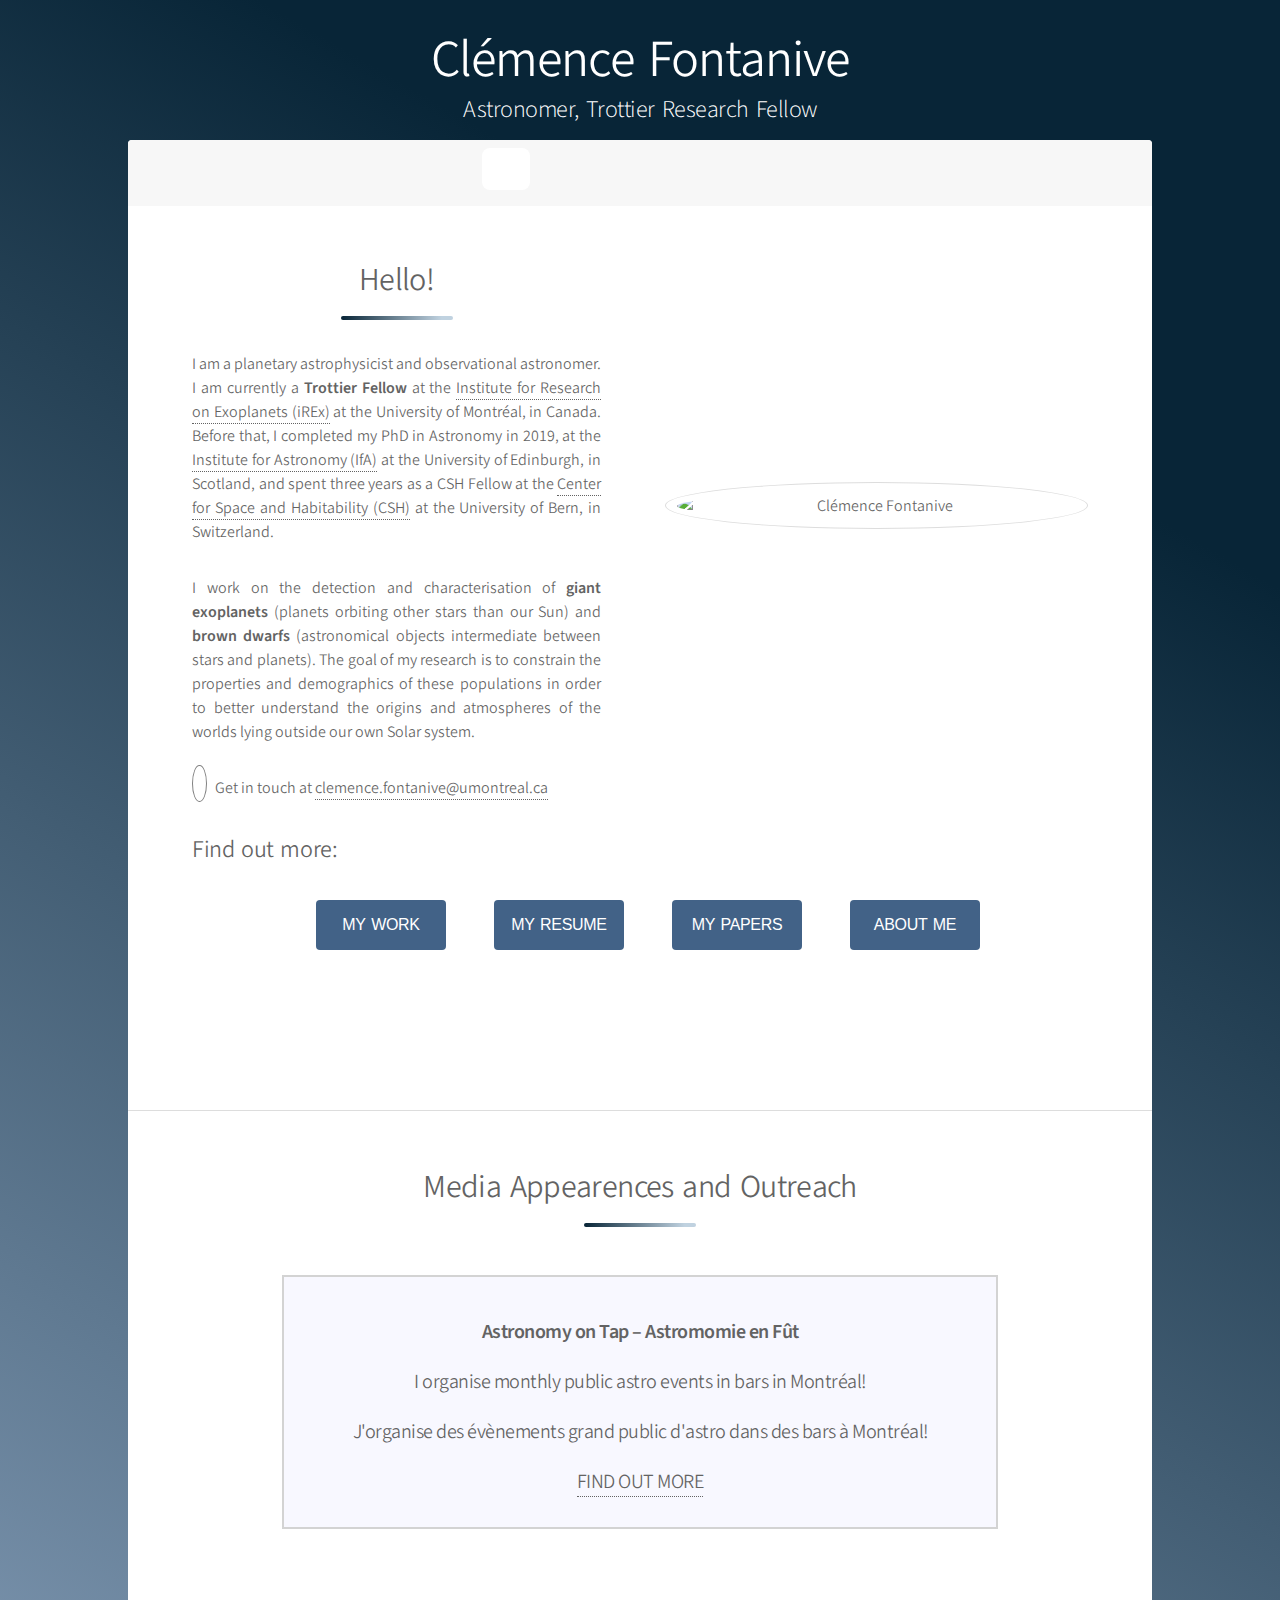
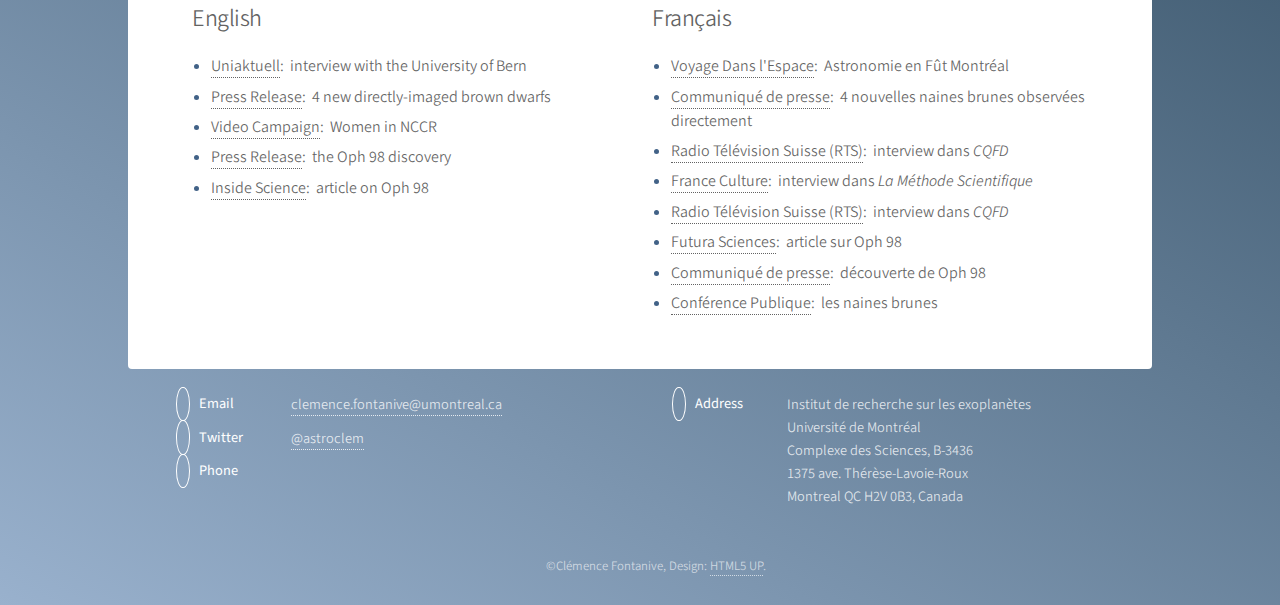
==== commit e15f0bb2: "2023 updates" ====
--- a/index.html
+++ b/index.html
@@ -55,7 +55,7 @@
 										</header>
 										<p>I am a planetary astrophysicist and observational astronomer. I am currently a <b>Trottier Fellow</b> at the <a href="http://www.exoplanetes.umontreal.ca/?lang=en" rel="noopener noreferrer" target="_blank"> Institute for Research on Exoplanets (iREx)</a> at the University of Montréal, in Canada.
 										Before that, I completed my PhD in Astronomy in 2019, at the <a href="https://ifa.roe.ac.uk" rel="noopener noreferrer" target="_blank"> Institute for Astronomy (IfA)</a> at the University of Edinburgh, in Scotland, and spent three years as a CSH Fellow at the <a href="https://www.csh.unibe.ch" rel="noopener noreferrer" target="_blank">Center for Space and Habitability (CSH)</a> at the University of Bern, in Switzerland.</p>
-										<p>I work on the detection and characterisation of <b>giant exoplanets</b> (planets orbiting other stars than our Sun) and <b>brown dwarfs</b> (astronomical objects intermediate between stars and planets). The goal of my research is to constrain the properties and demographics of these populations in order to better understand the worlds lying outside our own Solar system.</p>
+										<p>I work on the detection and characterisation of <b>giant exoplanets</b> (planets orbiting other stars than our Sun) and <b>brown dwarfs</b> (astronomical objects intermediate between stars and planets). The goal of my research is to constrain the properties and demographics of these populations in order to better understand the origins and atmospheres of the worlds lying outside our own Solar system.</p>
 									</div>
 									<span class="image"><img src="images/headshot.jpg" alt="Clémence Fontanive"/></span>
 								</div>
@@ -69,11 +69,11 @@
 										<li><button class="button"><a href="about.html"><h4>ABOUT ME</h4></a></button></li>
 									</ul>
 								</div>
-								<div style="background: ghostwhite; padding: 10px; border: 2px solid lightgray; margin: 3em 10%;">
+								<!-- <div style="background: ghostwhite; padding: 10px; border: 2px solid lightgray; margin: 3em 10%;">
   									<p style="text-align: center; margin-bottom: 1em"><b><br>Open Letter to the Community: Codes of Conduct in Astronomy Collaborations</b></p>
   									<p style="text-align: center; margin-bottom: 1em">View Petition: <a href="http://bit.ly/AstroCodesOfConduct" rel="noopener noreferrer" target="_blank"> http://bit.ly/AstroCodesOfConduct</a></p>
   									<p style="text-align: center">Sign Petition: <a href="http://bit.ly/SignCodesOfConduct" rel="noopener noreferrer" target="_blank"> http://bit.ly/SignCodesOfConduct</a></p>
-								</div>
+								</div> -->
 							</section>
 
 
@@ -81,7 +81,13 @@
 						<!-- Outreach Appearances -->
 							<section id="outreach" class="main special">
 								<header class="major">
-									<h2>Media Appearences</h2>
+									<h2>Media Appearences and Outreach</h2>
+								<div style="background: ghostwhite; padding: 10px; border: 2px solid lightgray; margin: 3em 10%;">
+  									<p style="text-align: center; margin-bottom: 1em"><b><br>Astronomy on Tap – Astromomie en Fût</b></p>
+  									<p style="text-align: center; margin-bottom: 1em">I organise monthly public astro events in bars in Montréal!</p>
+  									<p style="text-align: center; margin-bottom: 1em">J'organise des évènements grand public d'astro dans des bars à Montréal!</p>
+  									<p style="text-align: center; margin-bottom: 1em"><a href="https://astronomyontap.org/locations/montreal-qc-canada/" rel="noopener noreferrer" target="_blank"> FIND OUT MORE</a></p>
+								</div>
 								</header>
 								<div class="row" style="margin-bottom:1em">
 									<div class="column" style="text-align: left">
@@ -97,6 +103,7 @@
 									<div class="column" style="text-align: left">					
 										<h4 style="margin-top:1em">Français</h4>
 										<ul style="padding-left: 1.2em">
+											<li><span><a href="https://baladoquebec.ca/voyage-dans-lespace/episode-special-astronomie-en-fut?fbclid=IwAR1Nu8VvLOUW0QN0GGadX8dOm5-C--9JG_ERt89wdRX4PbNlKqp-AzFoWec" rel="noopener noreferrer" target="_blank">Voyage Dans l'Espace</a>:&nbsp; Astronomie en Fût Montréal</span></li>											
 											<li><span><a href="https://www.unibe.ch/actualits/mdias/media_relations_f/communiqus_de_presse/2022/communiqus_de_presse_2022/un_nombre_sans_prcdent_de_naines_brunes_dcouvertes/index_fra.html" rel="noopener noreferrer" target="_blank">Communiqué de presse</a>:&nbsp; 4 nouvelles naines brunes observées directement</span></li>
 											<li><span><a href="https://www.rts.ch/audio-podcast/2021/audio/1-226-milliards-contre-les-especes-exotiques-invasives-et-l-invitee-une-pro-des-exoplanetes-et-des-naines-brunes-25187972.html" rel="noopener noreferrer" target="_blank">Radio Télévision Suisse (RTS)</a>:&nbsp; interview dans <i>CQFD</i></span></li>
 											<li><span><a href="https://www.franceculture.fr/emissions/la-methode-scientifique/la-methode-scientifique-emission-du-mardi-02-fevrier-2021?fbclid=IwAR1m79s51JWdTe0jtGgh35zIbeLbo-F4bz18cLKo1UksdDGEoWO1v1qZTYc" rel="noopener noreferrer" target="_blank">France Culture</a>:&nbsp; interview dans <i>La Méthode Scientifique</i></span></li>
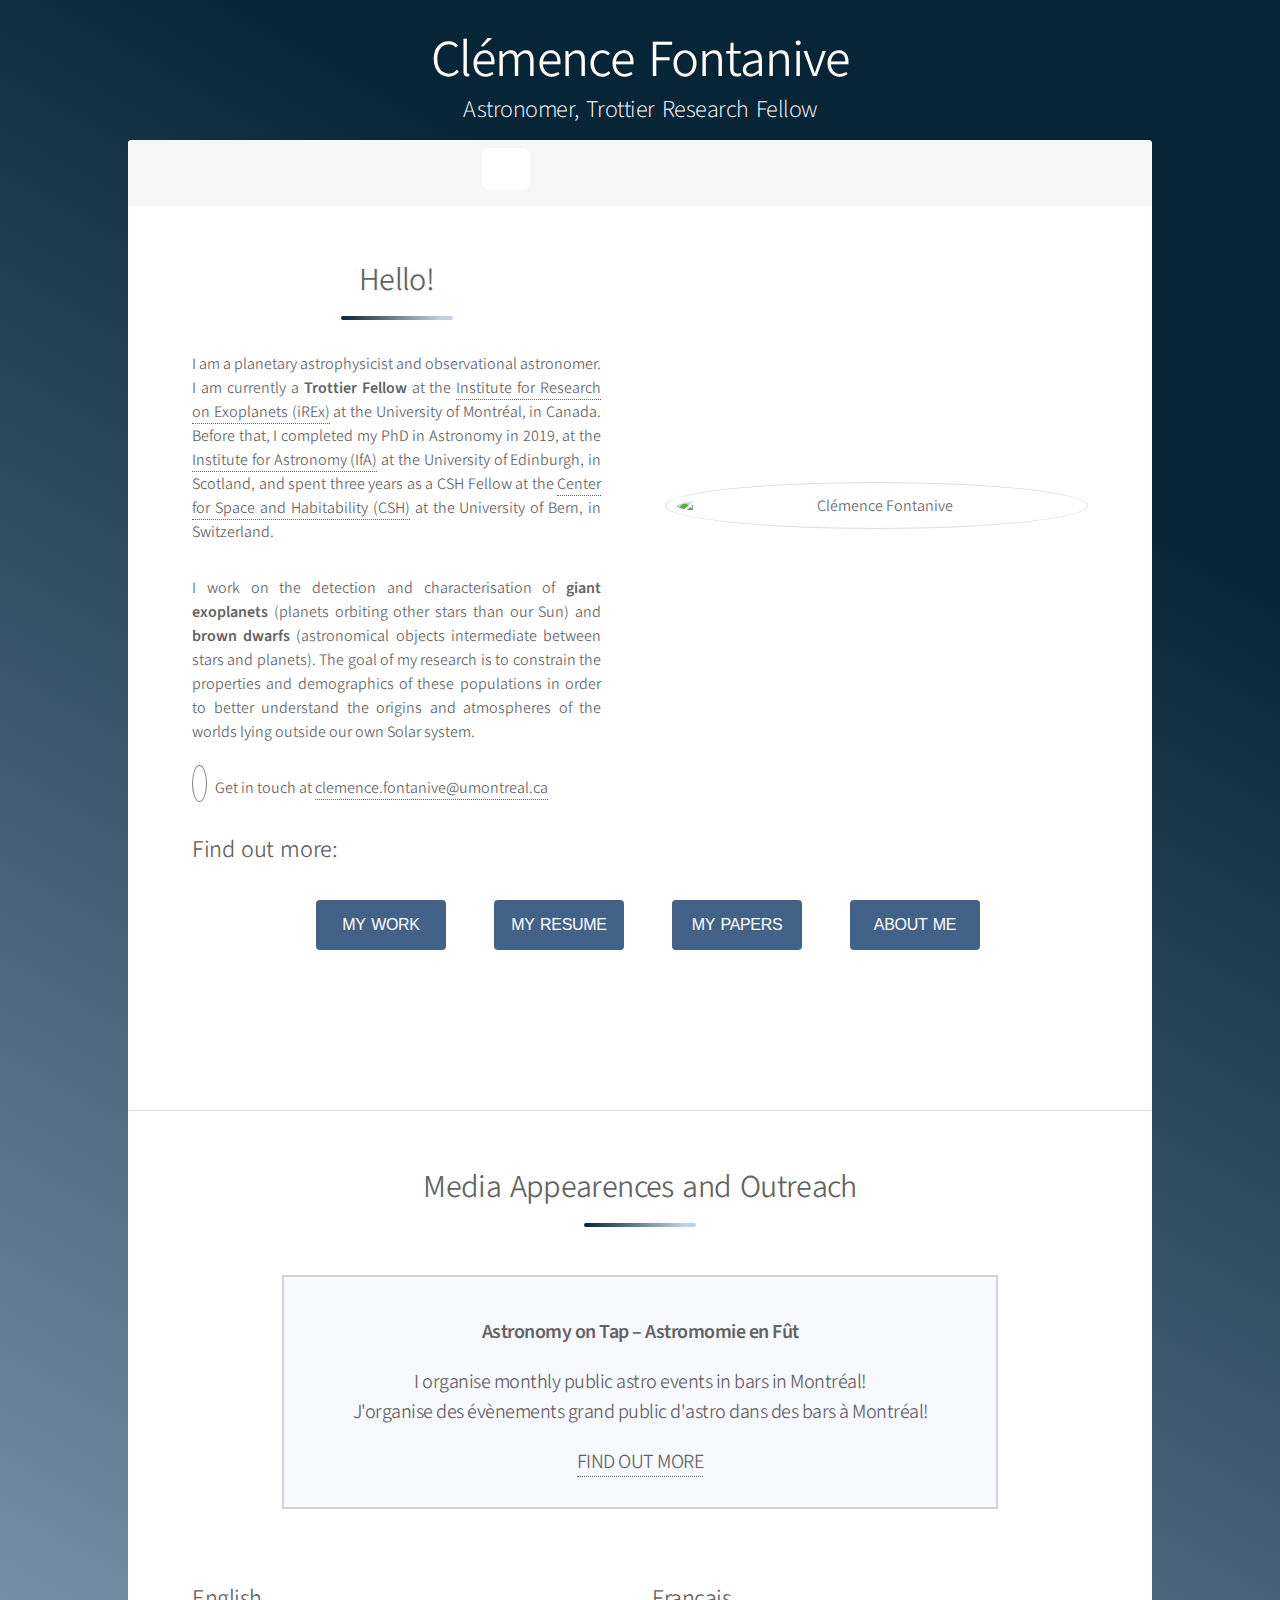
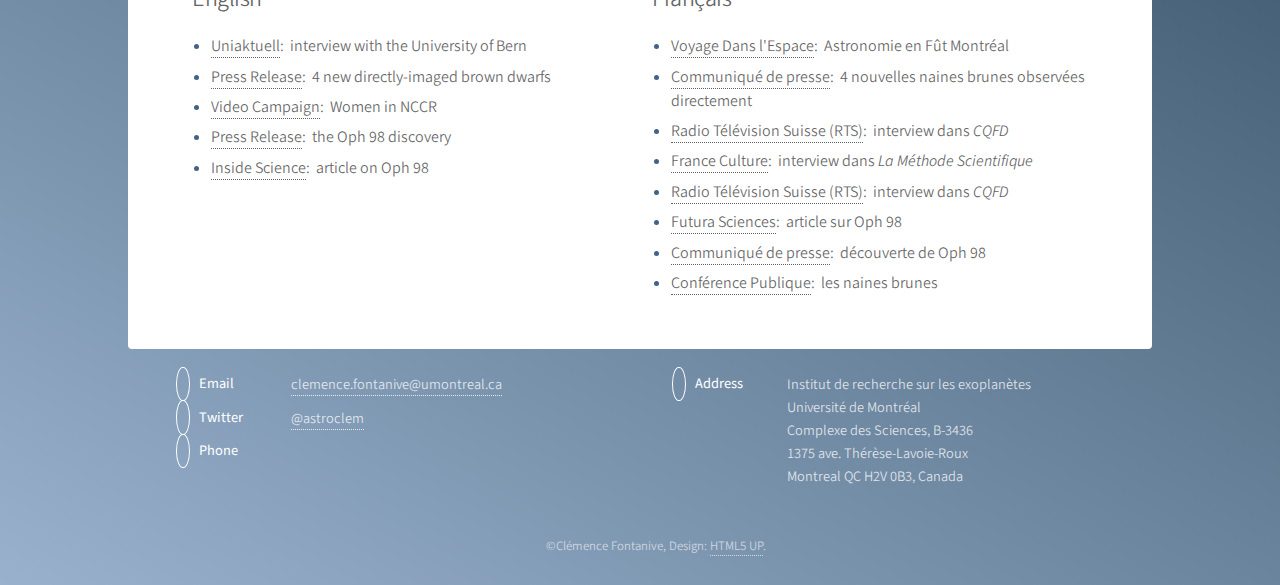
==== commit 0869110d: "Update index.html" ====
--- a/index.html
+++ b/index.html
@@ -84,8 +84,8 @@
 									<h2>Media Appearences and Outreach</h2>
 								<div style="background: ghostwhite; padding: 10px; border: 2px solid lightgray; margin: 3em 10%;">
   									<p style="text-align: center; margin-bottom: 1em"><b><br>Astronomy on Tap – Astromomie en Fût</b></p>
-  									<p style="text-align: center; margin-bottom: 1em">I organise monthly public astro events in bars in Montréal!</p>
-  									<p style="text-align: center; margin-bottom: 1em">J'organise des évènements grand public d'astro dans des bars à Montréal!</p>
+  									<p style="text-align: center; margin-bottom: 1em">I organise monthly public astro events in bars in Montréal!</br>
+  									J'organise des évènements grand public d'astro dans des bars à Montréal!</p>
   									<p style="text-align: center; margin-bottom: 1em"><a href="https://astronomyontap.org/locations/montreal-qc-canada/" rel="noopener noreferrer" target="_blank"> FIND OUT MORE</a></p>
 								</div>
 								</header>
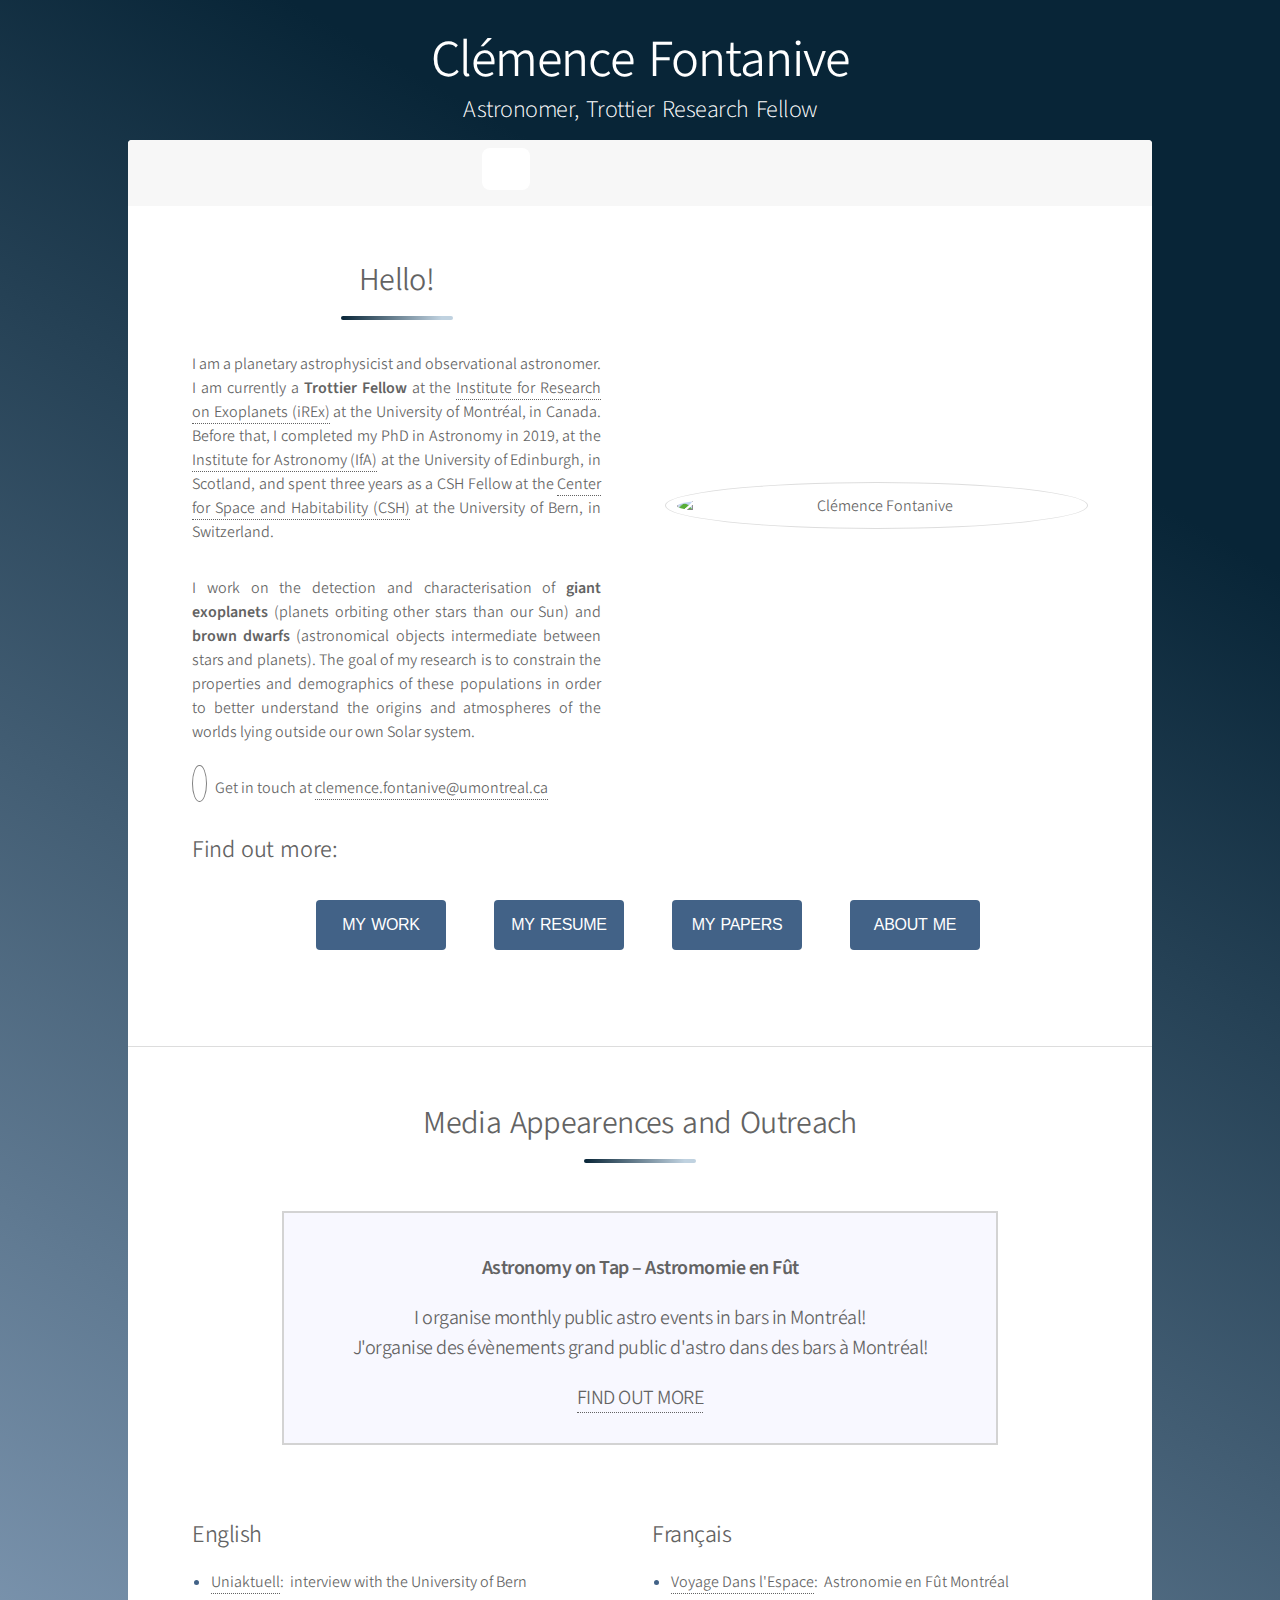
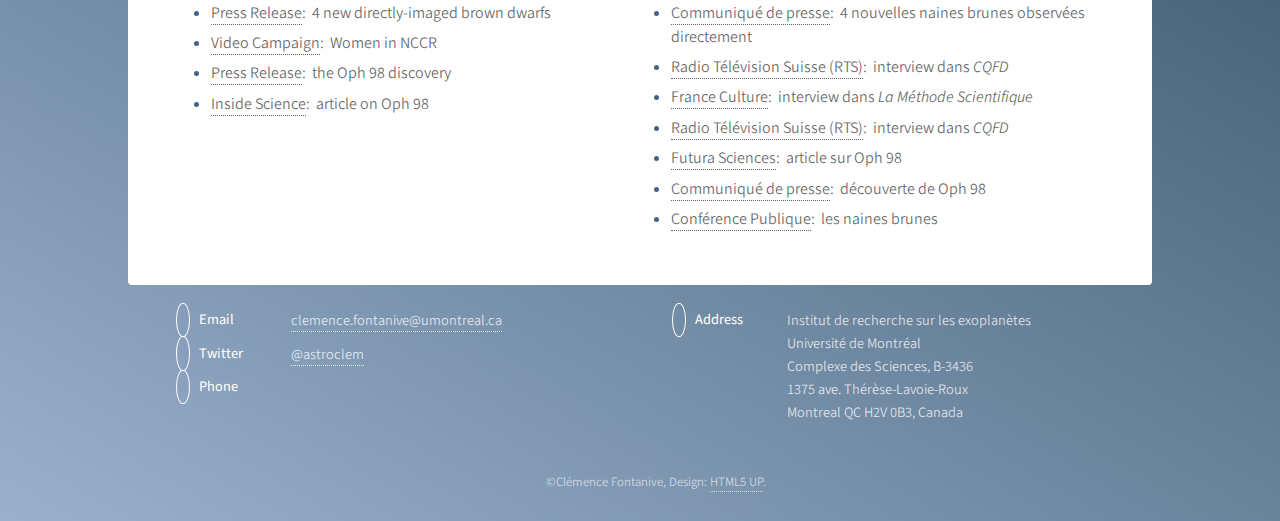
==== commit d9a439d4: "Update index.html" ====
--- a/index.html
+++ b/index.html
@@ -62,7 +62,7 @@
 								<div>
 									<p class="contact" style="text-align: left"></style><i class="fa fa-solid fa-envelope border fa-sm"></i> Get in touch at <a href="mailto: clemence.fontanive@umontreal.ca">clemence.fontanive@umontreal.ca</a></p>
 									<h4>Find out more:</h4>
-									<ul class="actions" style="justify-content: center; margin-bottom:7em">
+									<ul class="actions" style="justify-content: center; margin-bottom:3em">
 										<li><button class="button"><a href="research.html"><h4>MY WORK</h4></a></button></li>
 										<li><button class="button"><a href="cv.html"><h4>MY RESUME</h4></a></button></li>
 										<li><button class="button"><a href="publications.html"><h4>MY PAPERS</h4></a></button></li>
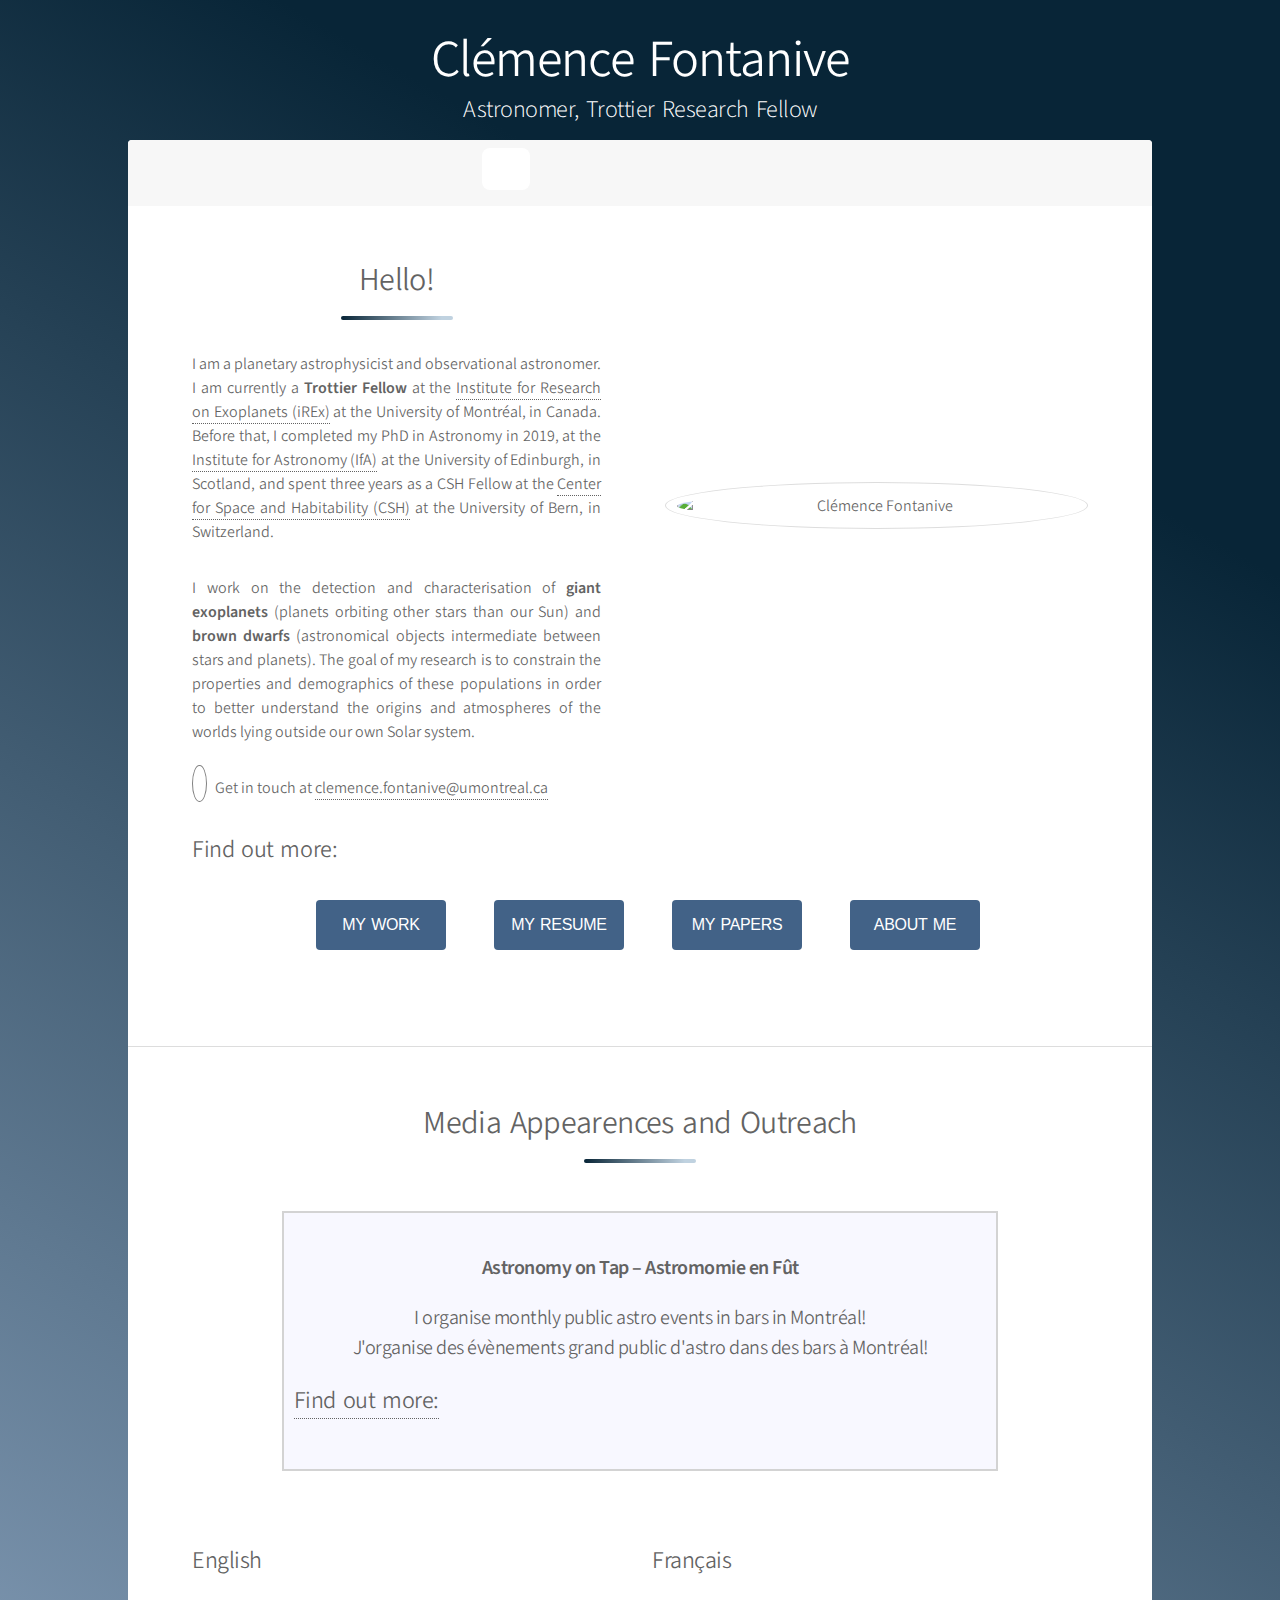
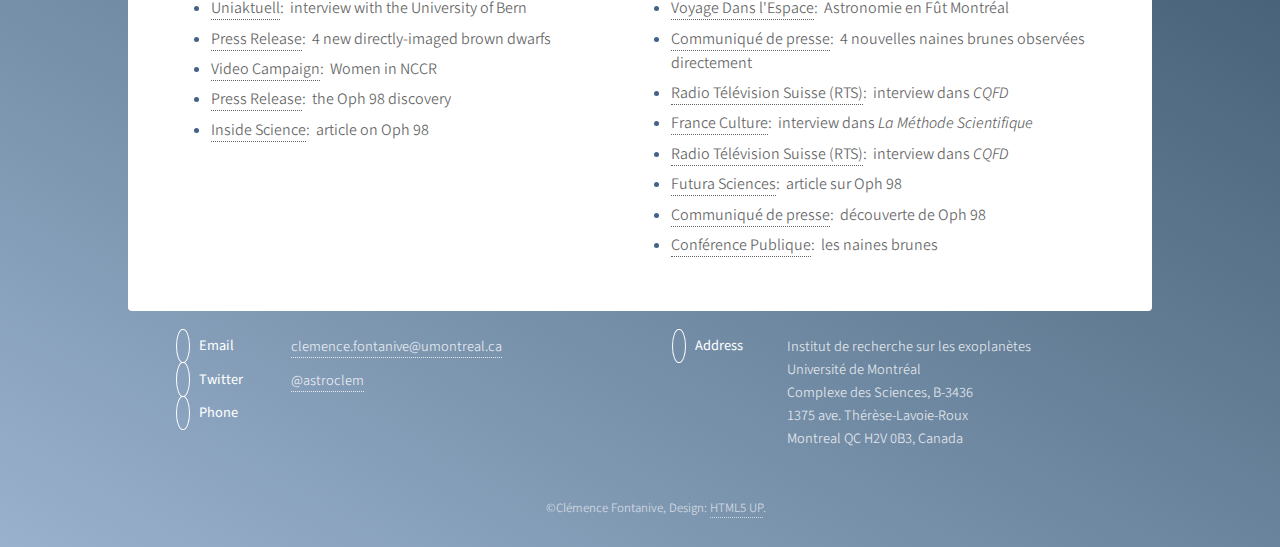
==== commit 67d8e772: "Update index.html" ====
--- a/index.html
+++ b/index.html
@@ -86,7 +86,7 @@
   									<p style="text-align: center; margin-bottom: 1em"><b><br>Astronomy on Tap – Astromomie en Fût</b></p>
   									<p style="text-align: center; margin-bottom: 1em">I organise monthly public astro events in bars in Montréal!</br>
   									J'organise des évènements grand public d'astro dans des bars à Montréal!</p>
-  									<p style="text-align: center; margin-bottom: 1em"><a href="https://astronomyontap.org/locations/montreal-qc-canada/" rel="noopener noreferrer" target="_blank"> FIND OUT MORE</a></p>
+  									<p style="text-align: center; margin-bottom: 1em"><a href="https://astronomyontap.org/locations/montreal-qc-canada/" rel="noopener noreferrer" target="_blank"> <h4>Find out more:</h4></a></p>
 								</div>
 								</header>
 								<div class="row" style="margin-bottom:1em">
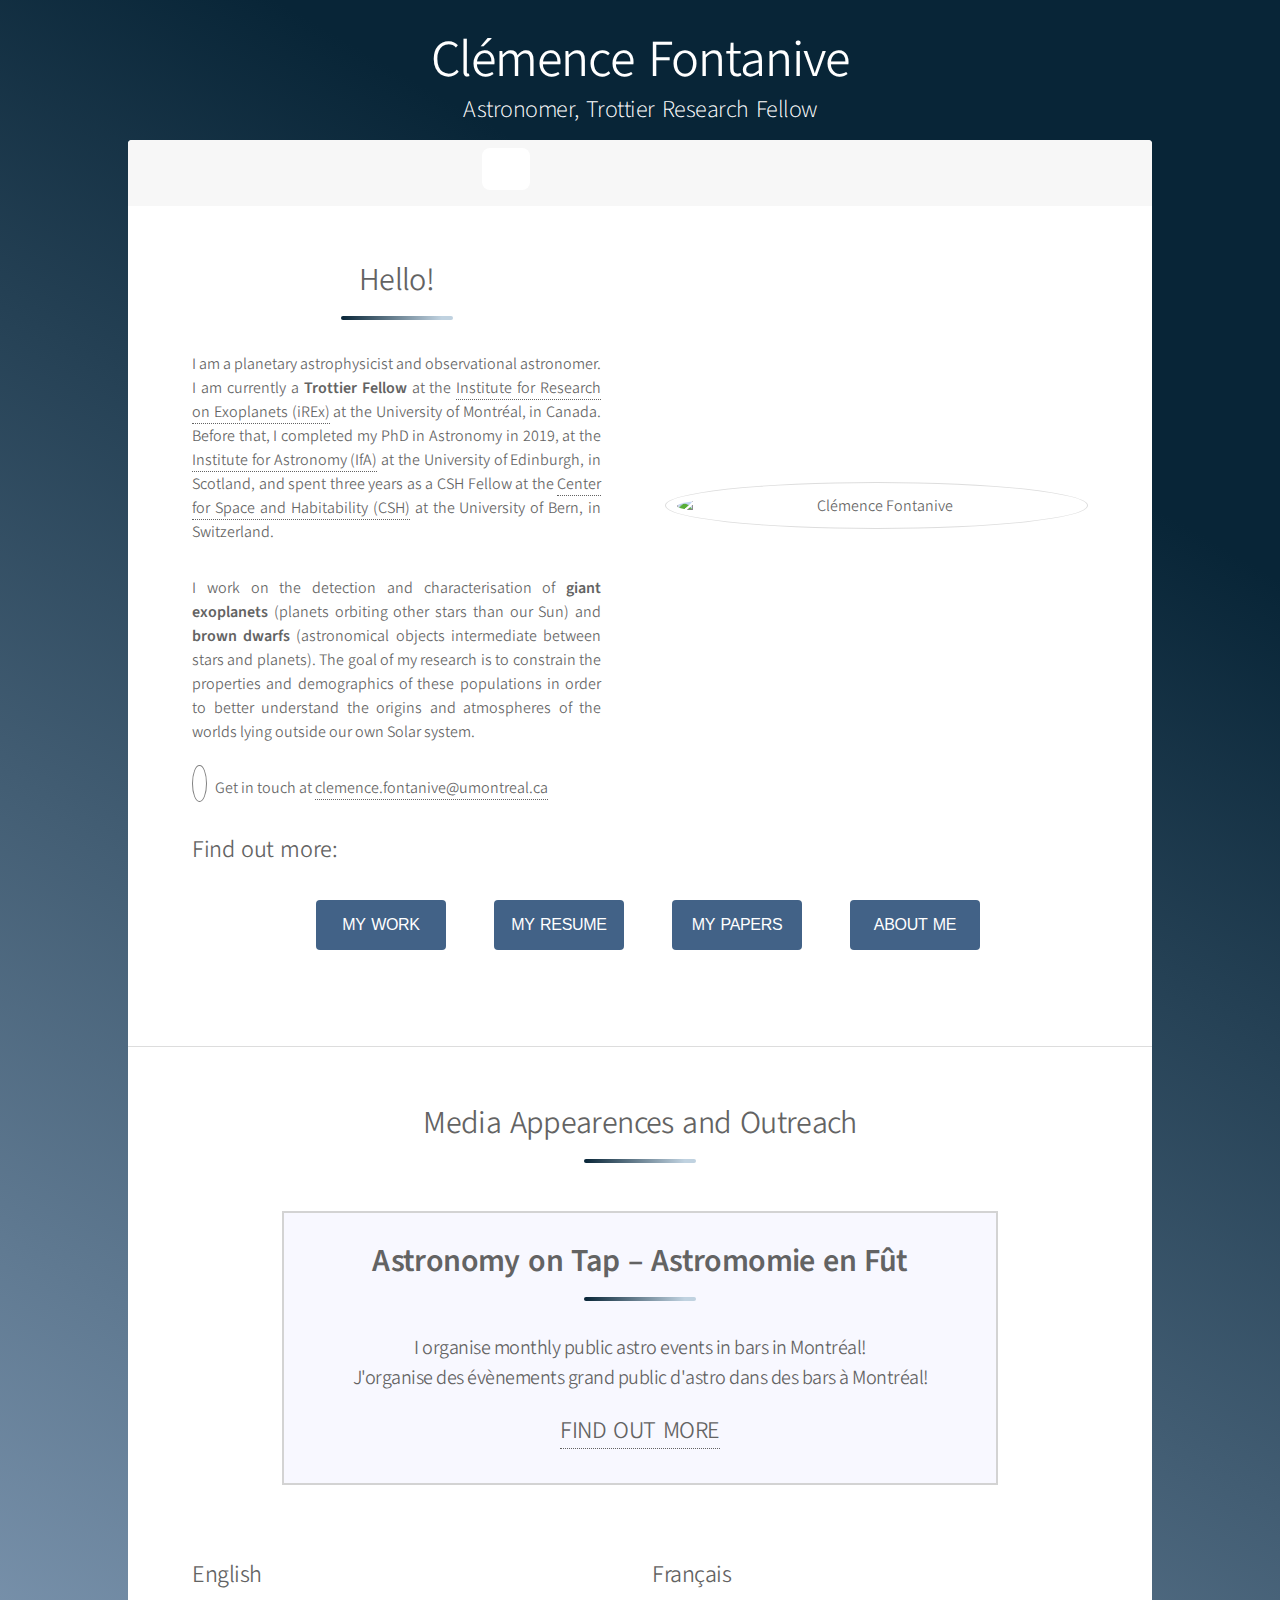
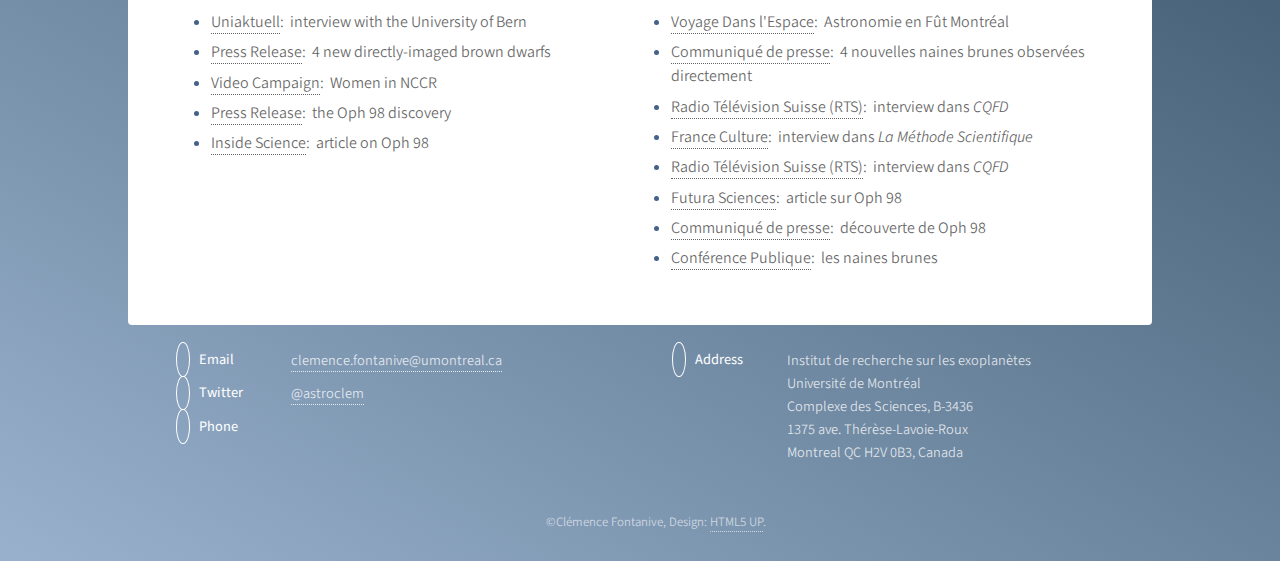
==== commit 4f18f164: "Update index.html" ====
--- a/index.html
+++ b/index.html
@@ -83,10 +83,10 @@
 								<header class="major">
 									<h2>Media Appearences and Outreach</h2>
 								<div style="background: ghostwhite; padding: 10px; border: 2px solid lightgray; margin: 3em 10%;">
-  									<p style="text-align: center; margin-bottom: 1em"><b><br>Astronomy on Tap – Astromomie en Fût</b></p>
+  									<h2 style="text-align: center; margin-bottom: 1em"><b><br>Astronomy on Tap – Astromomie en Fût</b></h2>
   									<p style="text-align: center; margin-bottom: 1em">I organise monthly public astro events in bars in Montréal!</br>
   									J'organise des évènements grand public d'astro dans des bars à Montréal!</p>
-  									<p style="text-align: center; margin-bottom: 1em"><a href="https://astronomyontap.org/locations/montreal-qc-canada/" rel="noopener noreferrer" target="_blank"> <h4>Find out more:</h4></a></p>
+  									<h4 style="text-align: center; margin-bottom: 1em"><a href="https://astronomyontap.org/locations/montreal-qc-canada/" rel="noopener noreferrer" target="_blank"> FIND OUT MORE</a></h4>
 								</div>
 								</header>
 								<div class="row" style="margin-bottom:1em">
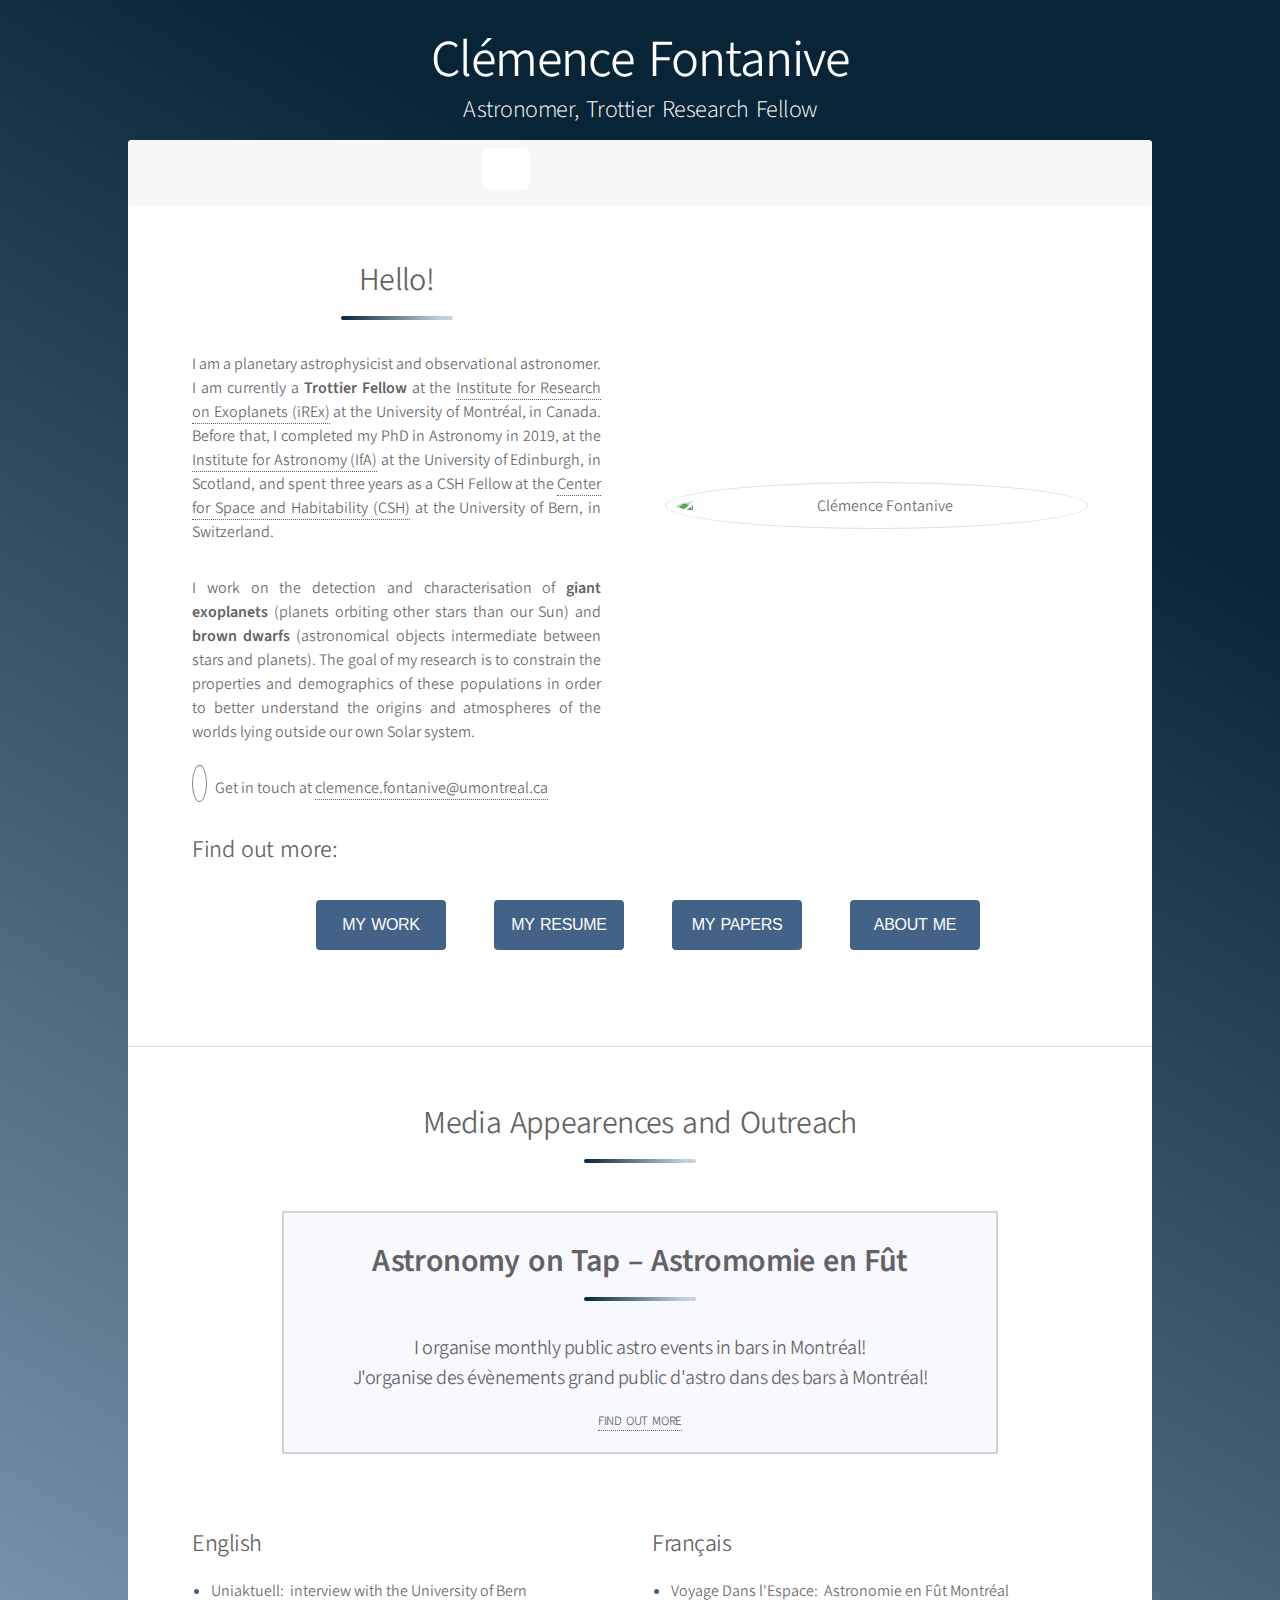
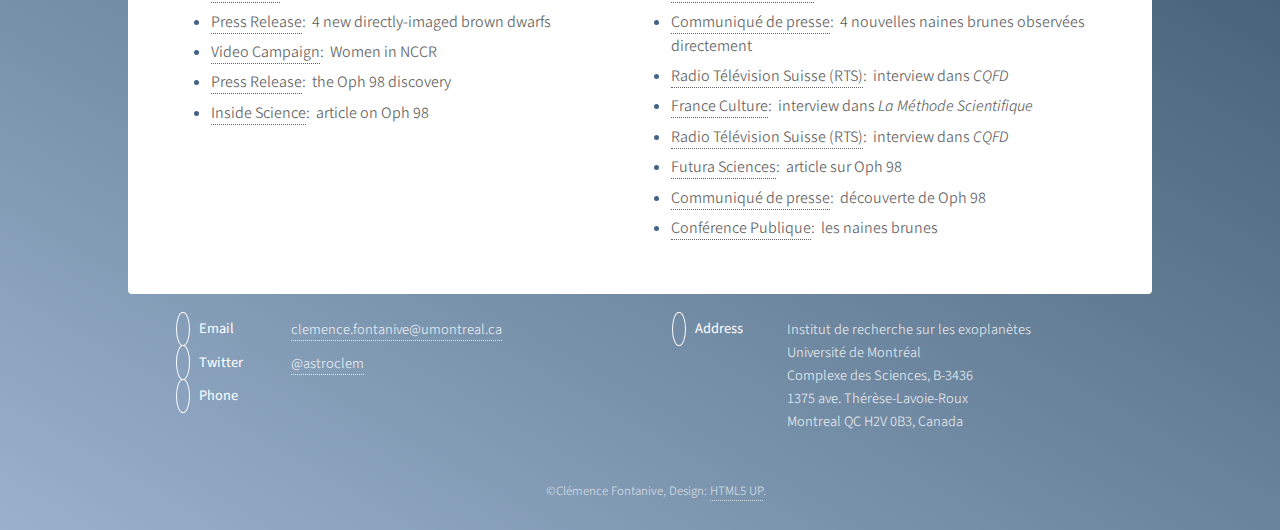
==== commit 880046e0: "Update index.html" ====
--- a/index.html
+++ b/index.html
@@ -86,7 +86,7 @@
   									<h2 style="text-align: center; margin-bottom: 1em"><b><br>Astronomy on Tap – Astromomie en Fût</b></h2>
   									<p style="text-align: center; margin-bottom: 1em">I organise monthly public astro events in bars in Montréal!</br>
   									J'organise des évènements grand public d'astro dans des bars à Montréal!</p>
-  									<h4 style="text-align: center; margin-bottom: 1em"><a href="https://astronomyontap.org/locations/montreal-qc-canada/" rel="noopener noreferrer" target="_blank"> FIND OUT MORE</a></h4>
+  									<h5 style="text-align: center; margin-bottom: 1em"><a href="https://astronomyontap.org/locations/montreal-qc-canada/" rel="noopener noreferrer" target="_blank"> FIND OUT MORE</a></h5>
 								</div>
 								</header>
 								<div class="row" style="margin-bottom:1em">
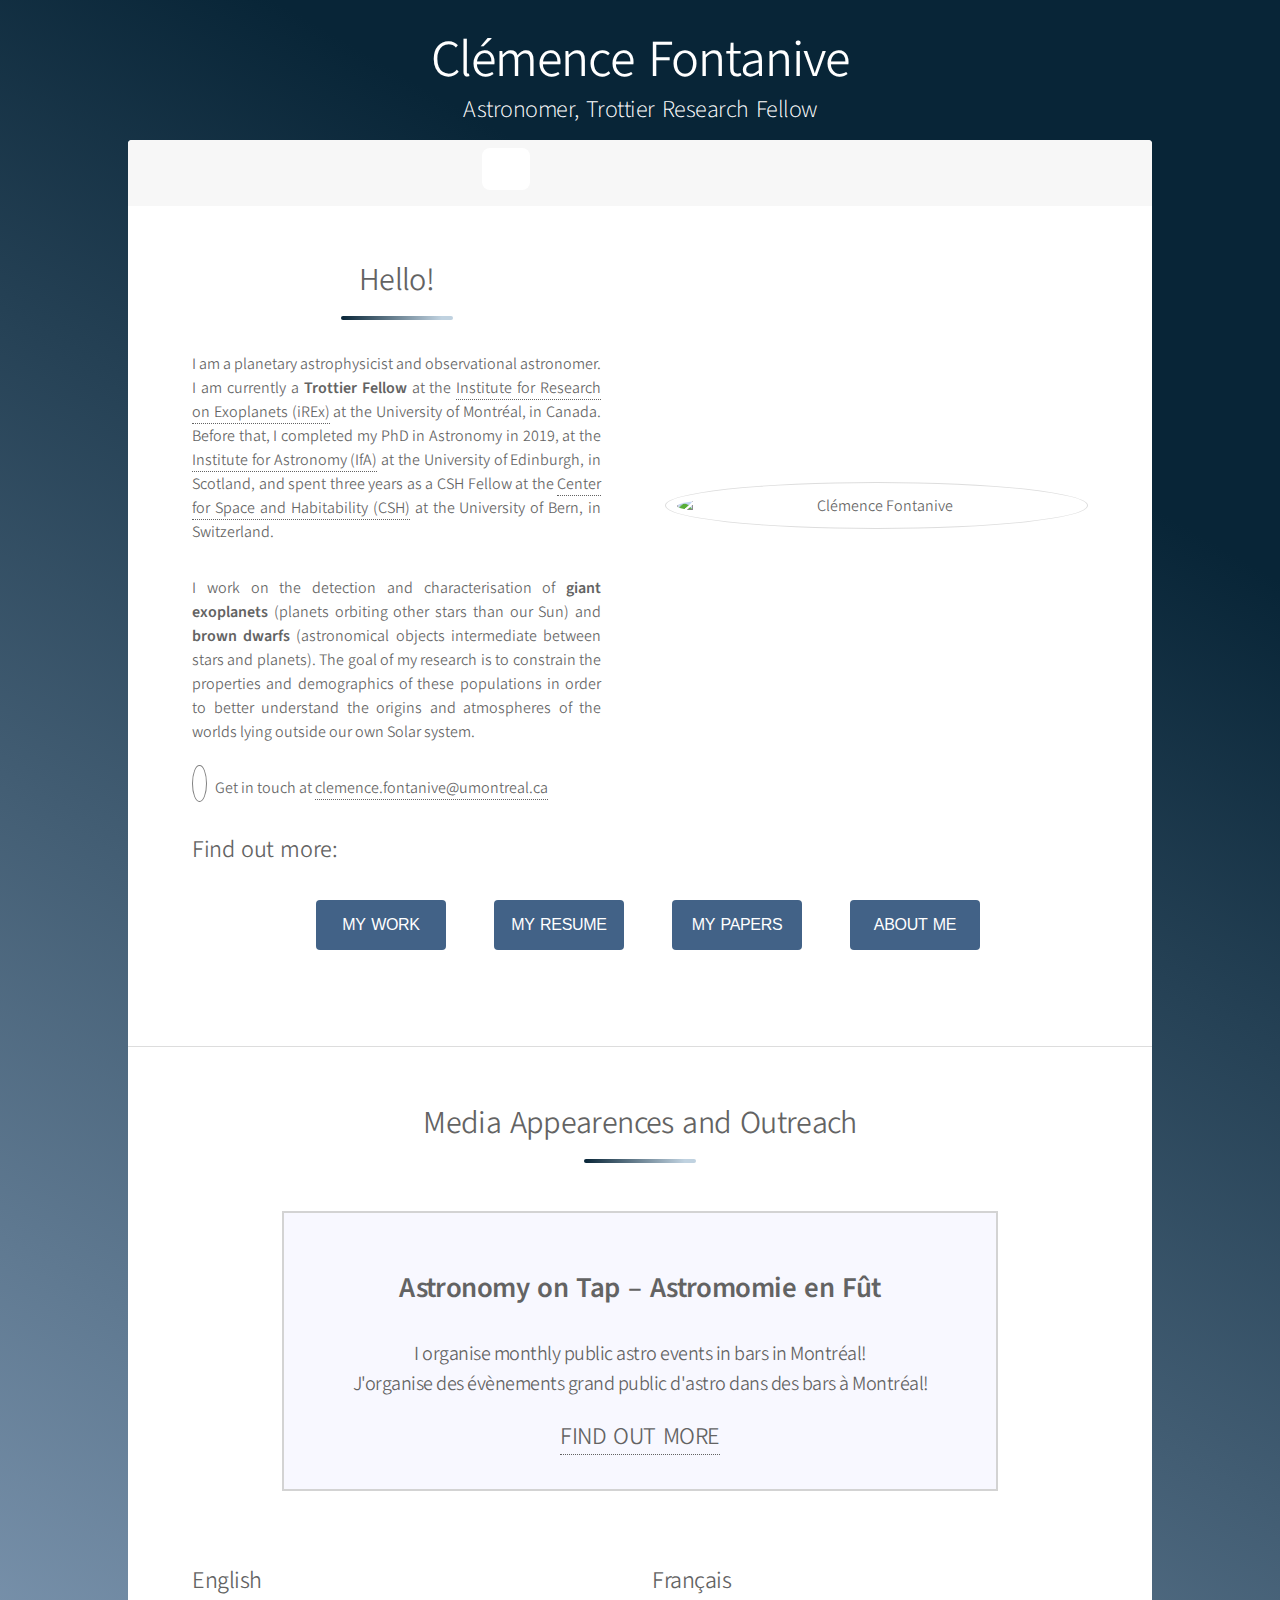
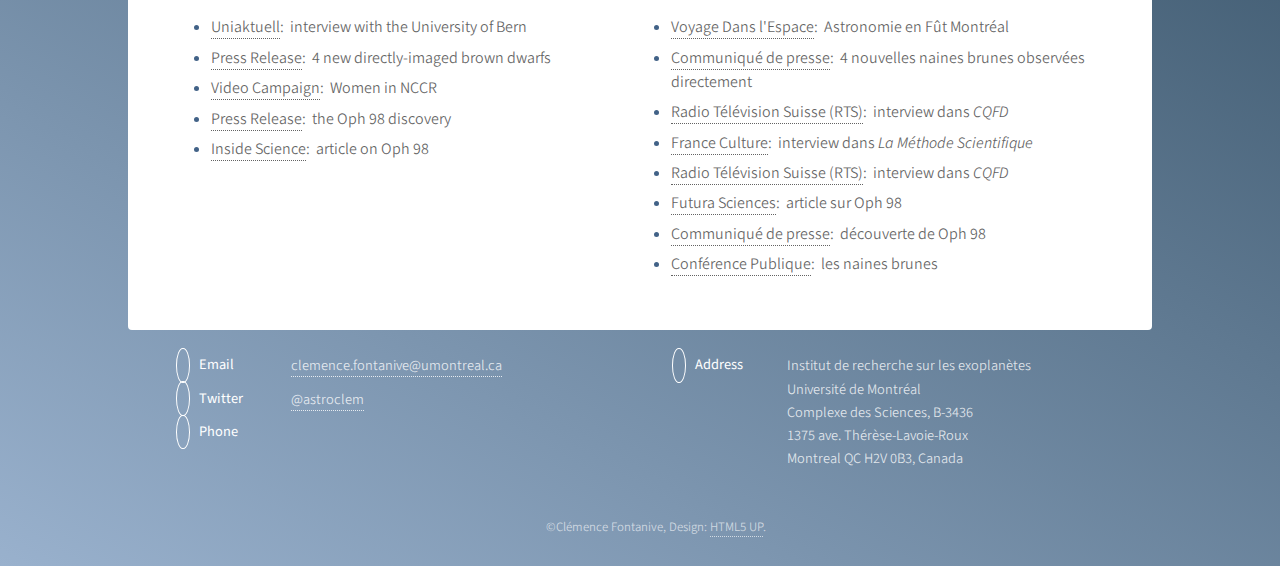
==== commit b154d490: "Update index.html" ====
--- a/index.html
+++ b/index.html
@@ -83,10 +83,10 @@
 								<header class="major">
 									<h2>Media Appearences and Outreach</h2>
 								<div style="background: ghostwhite; padding: 10px; border: 2px solid lightgray; margin: 3em 10%;">
-  									<h2 style="text-align: center; margin-bottom: 1em"><b><br>Astronomy on Tap – Astromomie en Fût</b></h2>
+  									<h3 style="text-align: center; margin-bottom: 1em"><b><br>Astronomy on Tap – Astromomie en Fût</b></h3>
   									<p style="text-align: center; margin-bottom: 1em">I organise monthly public astro events in bars in Montréal!</br>
   									J'organise des évènements grand public d'astro dans des bars à Montréal!</p>
-  									<h5 style="text-align: center; margin-bottom: 1em"><a href="https://astronomyontap.org/locations/montreal-qc-canada/" rel="noopener noreferrer" target="_blank"> FIND OUT MORE</a></h5>
+  									<h4 style="text-align: center; margin-bottom: 1em"><a href="https://astronomyontap.org/locations/montreal-qc-canada/" rel="noopener noreferrer" target="_blank"> FIND OUT MORE</a></h4>
 								</div>
 								</header>
 								<div class="row" style="margin-bottom:1em">
